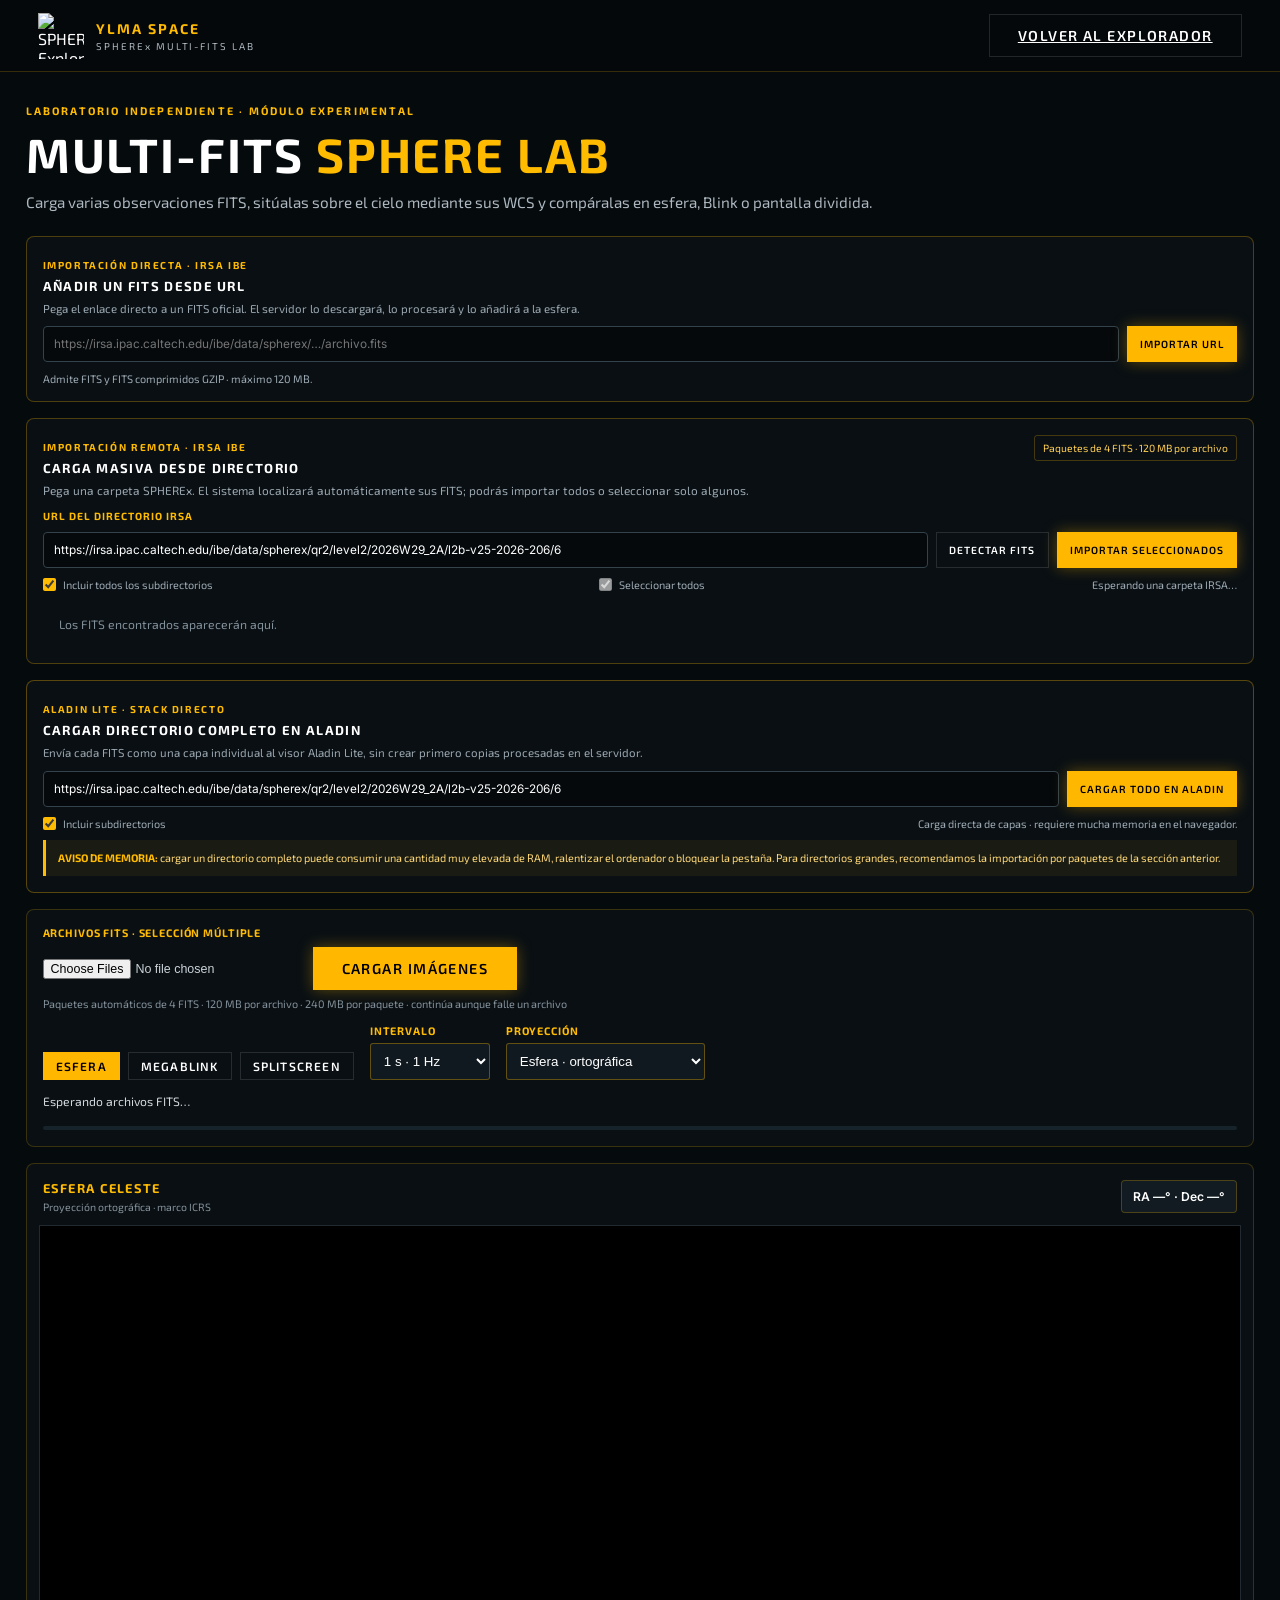
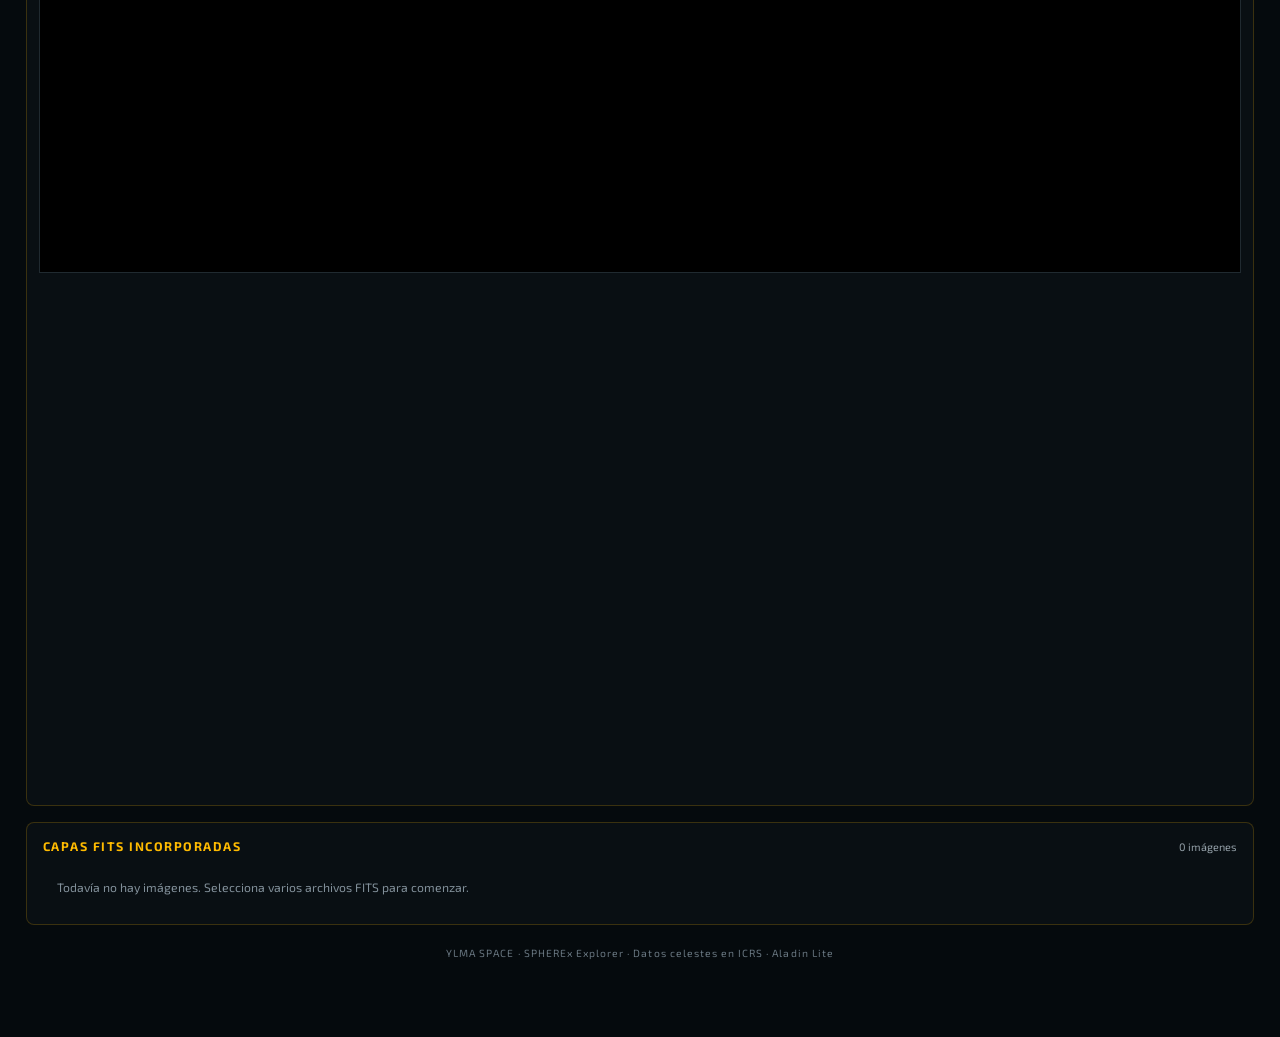
==== frontend/multifits.html @ 07e9ef42 "Update SPHEREx Explorer logo asset URL" ====
<!DOCTYPE html>
<html lang="es">
<head>
    <meta charset="UTF-8">
    <meta name="viewport" content="width=device-width, initial-scale=1.0">
    <meta name="theme-color" content="#050a0d">
    <title>Multi-FITS Sphere Lab | YLMA Space</title>
    <link rel="manifest" href="manifest.webmanifest">
    <link rel="icon" type="image/png" href="https://raw.githubusercontent.com/ylmaspace/assets/main/Sphere%20X%20Explorer.png">
    <link rel="preconnect" href="https://fonts.googleapis.com">
    <link rel="preconnect" href="https://fonts.gstatic.com" crossorigin>
    <link href="https://fonts.googleapis.com/css2?family=Exo+2:wght@300;400;500;600;700&family=Inter:wght@300;400;500;600;700&display=swap" rel="stylesheet">
    <link rel="stylesheet" href="styles.css">
    <link rel="stylesheet" href="multifits.css">
</head>
<body class="multi-fits-page">
    <header class="multi-header">
        <a class="multi-brand" href="index.html">
            <img src="https://raw.githubusercontent.com/ylmaspace/assets/main/Sphere%20X%20Explorer.png" alt="SPHEREx Explorer">
            <span><strong>YLMA SPACE</strong><small>SPHEREx MULTI-FITS LAB</small></span>
        </a>
        <a href="index.html" class="ylma-btn outline">VOLVER AL EXPLORADOR</a>
    </header>

    <main class="multi-shell">
        <section class="multi-intro">
            <div class="multi-kicker">LABORATORIO INDEPENDIENTE · MÓDULO EXPERIMENTAL</div>
            <h1>MULTI-FITS <span>SPHERE LAB</span></h1>
            <p>Carga varias observaciones FITS, sitúalas sobre el cielo mediante sus WCS y compáralas en esfera, Blink o pantalla dividida.</p>
        </section>

        <section class="multi-url-import" aria-labelledby="multi-url-title">
            <div><span class="multi-directory-kicker">IMPORTACIÓN DIRECTA · IRSA IBE</span><h2 id="multi-url-title">AÑADIR UN FITS DESDE URL</h2>
            <p>Pega el enlace directo a un FITS oficial. El servidor lo descargará, lo procesará y lo añadirá a la esfera.</p></div>
            <div class="multi-directory-controls">
                <input id="multi-single-url" type="url" inputmode="url" placeholder="https://irsa.ipac.caltech.edu/ibe/data/spherex/…/archivo.fits">
                <button id="multi-single-url-import" class="ylma-btn primary-gold" type="button">IMPORTAR URL</button>
            </div>
            <div id="multi-single-url-status" class="multi-directory-tools" role="status" aria-live="polite">Admite FITS y FITS comprimidos GZIP · máximo 120 MB.</div>
        </section>

        <section class="multi-directory-import" aria-labelledby="multi-directory-title">
            <div class="multi-directory-heading">
                <div><span class="multi-directory-kicker">IMPORTACIÓN REMOTA · IRSA IBE</span><h2 id="multi-directory-title">CARGA MASIVA DESDE DIRECTORIO</h2>
                <p>Pega una carpeta SPHEREx. El sistema localizará automáticamente sus FITS; podrás importar todos o seleccionar solo algunos.</p></div>
                <span class="multi-directory-limit">Paquetes de 4 FITS · 120 MB por archivo</span>
            </div>
            <label for="multi-directory-url">URL DEL DIRECTORIO IRSA</label>
            <div class="multi-directory-controls">
                <input id="multi-directory-url" type="url" inputmode="url" value="https://irsa.ipac.caltech.edu/ibe/data/spherex/qr2/level2/2026W29_2A/l2b-v25-2026-206/6" placeholder="https://irsa.ipac.caltech.edu/ibe/data/spherex/…/">
                <button id="multi-directory-scan" class="ylma-btn outline" type="button">DETECTAR FITS</button>
                <button id="multi-directory-import" class="ylma-btn primary-gold" type="button" disabled>IMPORTAR SELECCIONADOS</button>
            </div>
            <div class="multi-directory-tools">
                <label><input id="multi-directory-recursive" type="checkbox" checked> Incluir todos los subdirectorios</label>
                <label><input id="multi-directory-select-all" type="checkbox" checked disabled> Seleccionar todos</label>
                <span id="multi-directory-summary" role="status" aria-live="polite">Esperando una carpeta IRSA…</span>
            </div>
            <div id="multi-directory-files" class="multi-directory-files"><div class="multi-empty">Los FITS encontrados aparecerán aquí.</div></div>
        </section>

        <section class="multi-stack-import" aria-labelledby="multi-stack-title">
            <div><span class="multi-directory-kicker">ALADIN LITE · STACK DIRECTO</span>
                <h2 id="multi-stack-title">CARGAR DIRECTORIO COMPLETO EN ALADIN</h2>
                <p>Envía cada FITS como una capa individual al visor Aladin Lite, sin crear primero copias procesadas en el servidor.</p>
            </div>
            <div class="multi-directory-controls">
                <input id="multi-stack-url" type="url" inputmode="url" value="https://irsa.ipac.caltech.edu/ibe/data/spherex/qr2/level2/2026W29_2A/l2b-v25-2026-206/6" placeholder="https://irsa.ipac.caltech.edu/ibe/data/spherex/…/detector/">
                <button id="multi-stack-load" class="ylma-btn primary-gold" type="button">CARGAR TODO EN ALADIN</button>
            </div>
            <div class="multi-directory-tools">
                <label><input id="multi-stack-recursive" type="checkbox" checked> Incluir subdirectorios</label>
                <span id="multi-stack-status" role="status" aria-live="polite">Carga directa de capas · requiere mucha memoria en el navegador.</span>
            </div>
            <p class="multi-stack-warning"><strong>AVISO DE MEMORIA:</strong> cargar un directorio completo puede consumir una cantidad muy elevada de RAM, ralentizar el ordenador o bloquear la pestaña. Para directorios grandes, recomendamos la importación por paquetes de la sección anterior.</p>
        </section>

        <section class="multi-controls">
            <div class="multi-upload">
                <label for="multi-fits-input">ARCHIVOS FITS · SELECCIÓN MÚLTIPLE</label>
                <div class="multi-upload-row">
                    <input id="multi-fits-input" type="file" accept=".fits,.fit,.fts,.fits.gz,.fit.gz,.fts.gz,application/fits" multiple>
                    <button id="multi-load-btn" class="ylma-btn primary-gold" type="button">CARGAR IMÁGENES</button>
                </div>
                <small>Paquetes automáticos de 4 FITS · 120 MB por archivo · 240 MB por paquete · continúa aunque falle un archivo</small>
            </div>
            <div class="multi-actions">
                <button id="multi-sphere-btn" class="ylma-btn control-btn active" type="button">ESFERA</button>
                <button id="multi-blink-btn" class="ylma-btn control-btn" type="button" disabled>MEGABLINK</button>
                <button id="multi-split-btn" class="ylma-btn control-btn" type="button" disabled>SPLITSCREEN</button>
                <label class="multi-interval">INTERVALO
                    <select id="multi-blink-interval">
                        <option value="2000">2 s · 0,5 Hz</option>
                        <option value="1000" selected>1 s · 1 Hz</option>
                        <option value="500">0,5 s · 2 Hz</option>
                        <option value="333">⅓ s · 3 Hz</option>
                    </select>
                </label>
                <label class="multi-projection">PROYECCIÓN
                    <select id="multi-projection">
                        <option value="SIN" selected>Esfera · ortográfica</option>
                        <option value="AIT">Cielo completo · Aitoff</option>
                        <option value="MOL">Cielo completo · Mollweide</option>
                    </select>
                </label>
            </div>
            <div id="multi-status" class="multi-status" role="status">Esperando archivos FITS…</div>
            <div class="multi-progress"><div id="multi-progress-bar"></div></div>
        </section>

        <section class="multi-workspace">
            <div class="multi-view-heading">
                <div><strong id="multi-view-title">ESFERA CELESTE</strong><small id="multi-view-subtitle">Proyección ortográfica · marco ICRS</small></div>
                <div id="multi-cursor-coords" class="multi-coords">RA —° · Dec —°</div>
            </div>
            <div id="multi-sphere-viewer" class="multi-sphere-viewer"></div>
            <div id="multi-split-grid" class="multi-split-grid" hidden></div>
        </section>

        <section class="multi-layers-section">
            <div class="multi-layers-heading"><h2>CAPAS FITS INCORPORADAS</h2><span id="multi-layer-count">0 imágenes</span></div>
            <div id="multi-layer-list" class="multi-layer-list">
                <div class="multi-empty">Todavía no hay imágenes. Selecciona varios archivos FITS para comenzar.</div>
            </div>
        </section>
        <footer class="multi-footer">YLMA SPACE · SPHEREx Explorer · Datos celestes en ICRS · Aladin Lite</footer>
    </main>

    <script src="https://aladin.cds.unistra.fr/AladinLite/api/v3/latest/aladin.js"></script>
    <script src="multifits.js"></script>
</body>
</html>
---- frontend/styles.css ----
:root {
    --bg-black: #000000;
    --bg-dark05: #050505;
    --bg-dark0a: #0A0A0A;
    --bg-dark11: #111111;
    --text-white: #FFFFFF;
    --text-muted: #BDBDBD;
    --ylma-gold: #FFB700;
    --ylma-gold-glow: rgba(255, 183, 0, 0.35);
    --border-subtle: rgba(255, 255, 255, 0.12);
    --font-primary: 'Exo 2', 'Inter', sans-serif;
}

* {
    box-sizing: border-box;
    margin: 0;
    padding: 0;
}

body {
    background-color: var(--bg-black);
    color: var(--text-white);
    font-family: var(--font-primary);
    overflow: hidden;
    width: 100vw;
    height: 100vh;
}

.view-container {
    display: none;
    width: 100vw;
    height: 100vh;
}

.view-container.active {
    display: flex;
    flex-direction: column;
}

#landing-view {
    position: relative;
    justify-content: center;
    align-items: center;
    text-align: center;
    padding: 24px;
}

.landing-bg {
    position: absolute;
    inset: 0;
    background: radial-gradient(circle at center, #111111 0%, #000000 85%);
    z-index: 1;
}

.landing-content {
    position: relative;
    z-index: 2;
    max-width: 800px;
}

.brand-badge {
    font-size: 0.85rem;
    font-weight: 600;
    letter-spacing: 0.3em;
    color: var(--ylma-gold);
    margin-bottom: 16px;
    text-transform: uppercase;
}

.landing-title {
    font-size: 3.5rem;
    font-weight: 700;
    letter-spacing: 0.08em;
    margin-bottom: 12px;
}

.landing-subtitle {
    font-size: 1.25rem;
    color: var(--text-muted);
    margin-bottom: 40px;
    font-weight: 300;
}

.ylma-btn {
    background: transparent;
    color: var(--text-white);
    border: 1px solid var(--border-subtle);
    padding: 12px 28px;
    font-family: var(--font-primary);
    font-size: 0.9rem;
    font-weight: 600;
    letter-spacing: 0.1em;
    cursor: pointer;
    transition: all 0.25s ease;
    text-transform: uppercase;
}

.ylma-btn.primary-gold {
    background: var(--ylma-gold);
    color: #000000;
    border-color: var(--ylma-gold);
    box-shadow: 0 0 15px var(--ylma-gold-glow);
}

.ylma-btn.primary-gold:hover {
    background: #ffa200;
    box-shadow: 0 0 25px rgba(255, 183, 0, 0.5);
}

.ylma-btn.outline:hover {
    border-color: var(--ylma-gold);
    color: var(--ylma-gold);
}

.explorer-header {
    height: 64px;
    background: var(--bg-dark05);
    border-bottom: 1px solid var(--border-subtle);
    display: flex;
    justify-content: space-between;
    align-items: center;
    padding: 0 24px;
    flex-shrink: 0;
}

.header-left, .header-center, .header-right {
    display: flex;
    align-items: center;
    gap: 16px;
}

.brand-logo {
    font-weight: 700;
    font-size: 0.95rem;
    letter-spacing: 0.15em;
    color: var(--ylma-gold);
    cursor: pointer;
}

.header-divider {
    width: 1px;
    height: 20px;
    background: var(--border-subtle);
}

.header-subtitle {
    font-size: 0.85rem;
    color: var(--text-muted);
    letter-spacing: 0.1em;
}

.user-badge {
    background: var(--bg-dark11);
    border: 1px solid var(--border-subtle);
    padding: 6px 12px;
    font-size: 0.75rem;
    color: var(--text-muted);
}

.score-display {
    font-size: 0.8rem;
    font-weight: 600;
    color: var(--ylma-gold);
}

.search-bar-section {
    background: var(--bg-dark0a);
    border-bottom: 1px solid var(--border-subtle);
    padding: 12px 24px;
    display: flex;
    justify-content: space-between;
    align-items: center;
    flex-shrink: 0;
}

.search-form {
    display: flex;
    gap: 16px;
    align-items: flex-end;
}

.input-group {
    display: flex;
    flex-direction: column;
    gap: 4px;
}

.input-group label {
    font-size: 0.7rem;
    color: var(--text-muted);
    letter-spacing: 0.08em;
}

.input-group input {
    background: var(--bg-black);
    border: 1px solid var(--border-subtle);
    color: var(--text-white);
    padding: 8px 12px;
    font-family: var(--font-primary);
    font-size: 0.85rem;
    width: 130px;
}

.input-group input:focus {
    outline: none;
    border-color: var(--ylma-gold);
}

.demo-badge-indicator {
    background: rgba(255, 183, 0, 0.1);
    border: 1px solid var(--ylma-gold);
    color: var(--ylma-gold);
    font-size: 0.7rem;
    font-weight: 600;
    padding: 6px 12px;
    letter-spacing: 0.1em;
}

.workspace-grid {
    display: grid;
    grid-template-columns: 1fr 360px;
    flex-grow: 1;
    height: calc(100vh - 64px - 53px);
    overflow: hidden;
}

.visor-container {
    display: flex;
    flex-direction: column;
    background: var(--bg-black);
    border-right: 1px solid var(--border-subtle);
    position: relative;
    height: 100%;
}

.visor-toolbar {
    height: 52px;
    background: var(--bg-dark05);
    border-bottom: 1px solid var(--border-subtle);
    display: flex;
    justify-content: space-between;
    align-items: center;
    padding: 0 16px;
    flex-shrink: 0;
}

.visor-mode-title {
    font-size: 0.8rem;
    font-weight: 600;
    letter-spacing: 0.1em;
    color: var(--text-muted);
}

.visor-controls-group {
    display: flex;
    gap: 8px;
}

.control-btn {
    padding: 6px 12px;
    font-size: 0.75rem;
}

.control-btn.active {
    background: var(--ylma-gold);
    color: #000000;
    border-color: var(--ylma-gold);
}

.visor-stage {
    flex-grow: 1;
    position: relative;
    background: #020202;
    width: 100%;
    height: 100%;
    overflow: hidden;
}

#aladin-lite-div {
    width: 100% !important;
    height: 100% !important;
    position: absolute !important;
    top: 0 !important;
    left: 0 !important;
    z-index: 1;
}

/* --- ESTILOS VISTA DIVIDIDA (SPLIT VIEW) --- */
#split-view-container {
    display: none;
    width: 100%;
    height: 100%;
    position: absolute;
    inset: 0;
    z-index: 20;
    background: #000;
    grid-template-columns: 1fr 1fr;
    gap: 2px;
}

.split-pane {
    position: relative;
    width: 100%;
    height: 100%;
    display: flex;
    flex-direction: column;
}

.split-map {
    width: 100%;
    flex-grow: 1;
}

.split-hud-bar {
    background: rgba(5, 5, 5, 0.95);
    border-top: 1px solid var(--border-subtle);
    padding: 8px 12px;
    display: flex;
    flex-direction: column;
    gap: 4px;
    flex-shrink: 0;
}

.split-hud-bar span {
    font-size: 0.7rem;
    color: var(--ylma-gold);
    font-weight: 700;
    letter-spacing: 0.1em;
}

.epoch-index-input {
    width: 104px;
    min-width: 72px;
    background: #080808;
    border: 1px solid rgba(255, 183, 0, 0.55);
    border-radius: 3px;
    color: var(--text-white);
    padding: 8px 10px;
    font: 600 0.85rem var(--font-primary);
    text-align: center;
    font-variant-numeric: tabular-nums;
}
.epoch-index-input:focus {
    outline: 2px solid rgba(255, 183, 0, 0.3);
    border-color: var(--ylma-gold);
}
.epoch-index-input:disabled {
    opacity: 0.45;
    cursor: not-allowed;
}
.sr-only {
    position: absolute;
    width: 1px;
    height: 1px;
    padding: 0;
    margin: -1px;
    overflow: hidden;
    clip: rect(0, 0, 0, 0);
    white-space: nowrap;
    border: 0;
}

.loading-overlay {
    position: absolute;
    inset: 0;
    background: rgba(0, 0, 0, 0.85);
    display: flex;
    flex-direction: column;
    justify-content: center;
    align-items: center;
    gap: 16px;
    z-index: 100;
    opacity: 0;
    pointer-events: none;
    transition: opacity 0.2s ease;
}

.loading-overlay.active {
    opacity: 1;
    pointer-events: auto;
}

.spinner {
    width: 36px;
    height: 36px;
    border: 3px solid var(--border-subtle);
    border-top-color: var(--ylma-gold);
    border-radius: 50%;
    animation: spin 0.8s linear infinite;
}

@keyframes spin {
    to { transform: rotate(360deg); }
}

.loading-text {
    font-size: 0.8rem;
    letter-spacing: 0.2em;
    color: var(--ylma-gold);
}

.visor-hud-coords {
    position: absolute;
    top: 12px;
    left: 12px;
    background: rgba(0, 0, 0, 0.75);
    border: 1px solid var(--border-subtle);
    padding: 6px 10px;
    font-size: 0.7rem;
    letter-spacing: 0.08em;
    color: var(--text-muted);
    display: flex;
    gap: 12px;
    z-index: 10;
    pointer-events: none;
}

/* --- HUD INFERIOR FIJO --- */
.hud-timeline-bottom {
    position: absolute;
    bottom: 0;
    left: 0;
    right: 0;
    background: rgba(5, 5, 5, 0.92);
    backdrop-filter: blur(8px);
    border-top: 1px solid rgba(255, 183, 0, 0.35);
    padding: 10px 24px;
    display: flex;
    flex-direction: column;
    gap: 6px;
    z-index: 30 !important;
}

.timeline-top-row {
    display: flex;
    justify-content: space-between;
    align-items: center;
}

.timeline-main-title {
    font-size: 0.75rem;
    font-weight: 700;
    letter-spacing: 0.15em;
    color: var(--ylma-gold);
}

.timeline-clock-display {
    font-size: 1.15rem;
    font-weight: 700;
    letter-spacing: 0.1em;
    color: var(--text-white);
    text-shadow: 0 0 10px var(--ylma-gold-glow);
}

.curved-slider-container {
    width: 100%;
    display: flex;
    align-items: center;
}
.curved-slider-container .epoch-index-input {
    width: 120px;
}

/* SIDEBAR PANEL */
.sidebar-panel {
    background: var(--bg-dark05);
    display: flex;
    flex-direction: column;
    overflow-y: auto;
    height: 100%;
}

.panel-section {
    padding: 20px;
    border-bottom: 1px solid var(--border-subtle);
}

.panel-title {
    font-size: 0.8rem;
    font-weight: 700;
    letter-spacing: 0.15em;
    color: var(--text-white);
    margin-bottom: 16px;
}

.info-grid {
    display: flex;
    flex-direction: column;
    gap: 10px;
}

.info-row {
    display: flex;
    justify-content: space-between;
    font-size: 0.8rem;
}

.info-key {
    color: var(--text-muted);
}

.info-val {
    color: var(--text-white);
    font-weight: 500;
}

.ylma-status {
    color: var(--ylma-gold);
    font-weight: 600;
}

.doc-text {
    font-size: 0.8rem;
    color: var(--text-muted);
    line-height: 1.5;
    margin-bottom: 12px;
}

.ylma-link {
    font-size: 0.8rem;
    color: var(--ylma-gold);
    text-decoration: none;
    letter-spacing: 0.05em;
}

.ylma-link:hover {
    text-decoration: underline;
}

/* MODALS */
.modal-overlay {
    position: fixed;
    inset: 0;
    background: rgba(0, 0, 0, 0.85);
    display: none;
    justify-content: center;
    align-items: center;
    z-index: 1000;
    padding: 24px;
}

.modal-overlay.active {
    display: flex;
}

.modal-box {
    background: var(--bg-dark0a);
    border: 1px solid var(--border-subtle);
    width: 100%;
    max-width: 650px;
    max-height: 85vh;
    display: flex;
    flex-direction: column;
    box-shadow: 0 0 30px rgba(0, 0, 0, 0.8);
}

.modal-header {
    padding: 16px 24px;
    background: var(--bg-dark05);
    border-bottom: 1px solid var(--border-subtle);
    display: flex;
    justify-content: space-between;
    align-items: center;
}

.modal-header h3 {
    font-size: 0.85rem;
    letter-spacing: 0.15em;
    color: var(--ylma-gold);
}

.modal-close {
    background: transparent;
    border: none;
    color: var(--text-muted);
    font-size: 1.5rem;
    cursor: pointer;
}

.modal-close:hover {
    color: var(--text-white);
}

.modal-body {
    padding: 24px;
    overflow-y: auto;
}

.aladin-zoom-control {
    bottom: 90px !important;
}

@media (max-width: 900px) {
    body { overflow: auto; height: auto; min-height: 100vh; }
    .view-container { width: 100%; min-height: 100vh; height: auto; }
    .view-container.active { min-height: 100vh; }
    .explorer-header { min-height: 64px; height: auto; flex-wrap: wrap; gap: 10px; padding: 12px 16px; }
    .search-bar-section { align-items: stretch; flex-direction: column; gap: 12px; }
    .search-form { flex-wrap: wrap; }
    .workspace-grid { grid-template-columns: 1fr; height: auto; overflow: visible; }
    .visor-container { min-height: 60vh; }
    .sidebar-panel { max-height: none; overflow: visible; }
}
@media (max-width: 560px) {
    .landing-title { font-size: 2.1rem; }
    .header-left, .header-center, .header-right { flex-wrap: wrap; }
    .search-form { display: grid; grid-template-columns: 1fr 1fr; }
    .input-group input { width: 100%; min-width: 0; }
    .visor-toolbar { height: auto; min-height: 52px; flex-wrap: wrap; gap: 8px; padding: 10px; }
    .visor-controls-group { flex-wrap: wrap; }
    .epoch-index-input { width: 82px; }
    .hud-timeline-bottom { padding: 8px 12px; }
}
.catalog-label {
    display: block;
    color: var(--text-muted);
    font-size: 0.72rem;
    margin: 10px 0 5px;
    letter-spacing: 0.04em;
}
.catalog-input {
    display: block;
    width: 100%;
    background: #050505;
    border: 1px solid var(--border-subtle);
    color: var(--text-white);
    padding: 9px 10px;
    border-radius: 3px;
    font: 0.82rem var(--font-primary);
}
.catalog-input:focus { outline: 1px solid var(--ylma-gold); border-color: var(--ylma-gold); }
.catalog-search-btn { width: 100%; margin-top: 12px; padding: 10px 12px; font-size: 0.72rem; }
.catalog-results { display: flex; flex-direction: column; gap: 6px; max-height: 280px; overflow: auto; margin-top: 8px; }
.catalog-entry {
    width: 100%;
    text-align: left;
    overflow-wrap: anywhere;
    padding: 9px 10px;
    border: 1px solid var(--border-subtle);
    background: #090909;
    color: var(--text-white);
    font: 0.76rem var(--font-primary);
    cursor: pointer;
}
.catalog-entry:hover, .catalog-entry:focus-visible { border-color: var(--ylma-gold); color: var(--ylma-gold); outline: none; }


/* Local FITS import */
.fits-dropzone {
    position: absolute;
    z-index: 12;
    top: 14px;
    left: 14px;
    display: flex;
    flex-direction: column;
    gap: 5px;
    max-width: min(390px, calc(100% - 28px));
    padding: 12px 16px;
    border: 1px dashed rgba(255, 193, 7, 0.65);
    border-radius: 4px;
    background: rgba(5, 10, 13, 0.88);
    color: var(--text-white);
    cursor: pointer;
    font-size: 0.72rem;
    transition: border-color .15s ease, background .15s ease;
}
.fits-dropzone strong { color: var(--ylma-gold); letter-spacing: .08em; }
.fits-dropzone span { color: var(--text-muted); }
.fits-dropzone:hover, .fits-dropzone:focus-visible, .fits-dropzone.drag-active {
    outline: none;
    border-color: var(--ylma-gold);
    background: rgba(30, 24, 5, 0.94);
    box-shadow: 0 0 18px rgba(255, 193, 7, 0.14);
}


/* FITS import workspace */
.fits-dropzone {
    position: absolute;
    z-index: 12;
    top: 50%;
    left: 50%;
    transform: translate(-50%, -50%);
    width: min(520px, calc(100% - 40px));
    min-height: 245px;
    max-width: 520px;
    padding: 28px 30px;
    display: flex;
    flex-direction: column;
    align-items: center;
    justify-content: center;
    gap: 12px;
    text-align: center;
    border: 1px dashed rgba(255, 183, 0, .72);
    border-radius: 8px;
    background: linear-gradient(145deg, rgba(18, 17, 10, .96), rgba(5, 7, 9, .96));
    color: var(--text-white);
    cursor: pointer;
    box-shadow: 0 18px 55px rgba(0,0,0,.38), 0 0 32px rgba(255,183,0,.08);
    transition: border-color .18s ease, background .18s ease, box-shadow .18s ease;
}
.fits-dropzone strong { color: var(--ylma-gold); font-size: .94rem; letter-spacing: .1em; }
.fits-dropzone span { color: var(--text-white); font-size: .82rem; }
.fits-dropzone small { color: var(--text-muted); font-size: .7rem; line-height: 1.5; }
.fits-dropzone:hover, .fits-dropzone:focus-visible, .fits-dropzone.drag-active {
    outline: none;
    border-color: #ffd65c;
    background: linear-gradient(145deg, rgba(40, 31, 8, .98), rgba(5, 7, 9, .98));
    box-shadow: 0 0 35px rgba(255,183,0,.2);
}
.fits-drop-icon {
    display: grid;
    place-items: center;
    width: 64px;
    height: 64px;
    border: 1px solid var(--ylma-gold);
    border-radius: 12px;
    color: var(--ylma-gold);
    font-weight: 800;
    letter-spacing: .12em;
    background: rgba(255,183,0,.08);
}
.fits-drop-button { margin-top: 5px; }
.fits-progress-overlay {
    display: none;
    position: absolute;
    z-index: 50;
    inset: 0;
    align-items: center;
    justify-content: center;
    background: rgba(0,0,0,.82);
    backdrop-filter: blur(8px);
}
.fits-progress-overlay.active { display: flex; }
.fits-progress-card {
    width: min(440px, calc(100% - 36px));
    padding: 30px;
    border: 1px solid rgba(255,183,0,.55);
    border-radius: 8px;
    background: #090909;
    text-align: center;
    box-shadow: 0 18px 60px rgba(0,0,0,.5);
}
.fits-progress-card h3 { color: var(--ylma-gold); font-size: .95rem; letter-spacing: .12em; margin: 15px 0 10px; }
.fits-progress-card p { color: var(--text-muted); font-size: .82rem; margin-bottom: 18px; }
.fits-progress-track { height: 8px; background: #242424; border-radius: 20px; overflow: hidden; margin-bottom: 10px; }
.fits-progress-track div { width: 0; height: 100%; background: var(--ylma-gold); transition: width .18s ease; }
.fits-progress-card strong { color: var(--ylma-gold); font-size: .8rem; }
.fits-progress-orbit {
    width: 42px; height: 42px; margin: auto;
    border: 3px solid rgba(255,183,0,.2);
    border-top-color: var(--ylma-gold);
    border-radius: 50%;
    animation: fits-orbit .8s linear infinite;
}
@keyframes fits-orbit { to { transform: rotate(360deg); } }
.saved-sky-summary { color: var(--ylma-gold); font-size: .72rem; margin: 8px 0; }
.saved-sky-list { display: flex; flex-direction: column; gap: 7px; max-height: 230px; overflow: auto; }
.saved-sky-item {
    display: flex; flex-direction: column; gap: 4px; width: 100%;
    padding: 10px; border: 1px solid var(--border-subtle);
    background: #090909; color: var(--text-white); text-align: left;
    font: inherit; cursor: pointer;
}
.saved-sky-item:hover, .saved-sky-item:focus-visible { border-color: var(--ylma-gold); outline: none; }
.saved-sky-item strong { color: var(--ylma-gold); font-size: .72rem; overflow-wrap: anywhere; }
.saved-sky-item span { color: var(--text-muted); font-size: .66rem; }
.saved-sky-item button { align-self: flex-end; border: 0; background: transparent; color: #ff8b72; cursor: pointer; font-size: .65rem; }
@media (max-width: 900px) {
    .fits-dropzone { min-height: 205px; padding: 22px 18px; }
    .fits-dropzone strong { font-size: .8rem; }
}

.fits-dropzone.fits-loaded { opacity: .08; pointer-events: none; transition: opacity .35s ease; }

/* Independent FITS raster viewer: no Aladin/CDS runtime required */
.fits-local-viewer{position:absolute;inset:0;z-index:8;display:flex;flex-direction:column;background:#020405;min-height:300px}
.fits-local-viewer[hidden]{display:none!important}
.fits-local-toolbar{display:flex;justify-content:space-between;align-items:center;gap:12px;padding:10px 14px;color:#ffbb00;border-bottom:1px solid rgba(255,187,0,.28);font-size:.72rem;flex-wrap:wrap}
.fits-local-toolbar span{color:#d4d9df}
.fits-local-toolbar button{background:#171717;color:#ffbb00;border:1px solid #806000;padding:6px 12px;cursor:pointer}
.fits-local-viewport{flex:1;min-height:0;overflow:hidden;display:flex;align-items:center;justify-content:center;cursor:grab;touch-action:none;background:radial-gradient(ellipse at center,#101820 0%,#020405 75%)}
.fits-local-viewport:active{cursor:grabbing}
.fits-local-viewport img{max-width:100%;max-height:100%;object-fit:contain;transform-origin:center center;user-select:none;-webkit-user-drag:none}
.fits-local-footer{padding:7px 12px;color:#89939d;font-size:.62rem;letter-spacing:.06em;border-top:1px solid rgba(255,187,0,.2)}

.catalog-actions{display:grid;grid-template-columns:auto 1fr;gap:8px;align-items:center;margin:8px 0}
.catalog-up-btn{padding:9px 10px;font-size:.68rem;white-space:nowrap}
.catalog-search-btn{width:100%;margin:0}
.catalog-download-entry{display:block;text-decoration:none;color:var(--ylma-gold);border:1px solid rgba(255,183,0,.25);padding:9px 10px;font-size:.72rem;overflow-wrap:anywhere}
.catalog-download-entry:hover{background:rgba(255,183,0,.1);border-color:var(--ylma-gold)}
.catalog-entry{width:100%;text-align:left}

/* Comparación de FITS locales: parpadeo y vista dividida */
.compare-upload-row{display:flex;align-items:center;gap:12px;flex-wrap:wrap;width:100%;justify-content:center}
.compare-upload-row span{font-size:.72rem;color:var(--text-muted)}
#blink-local-image{max-width:100%;max-height:100%;object-fit:contain}
.split-local-container{position:absolute;inset:0;z-index:9;grid-template-columns:1fr 1fr;background:#020405;min-height:0}
.split-local-pane{position:relative;display:flex;align-items:center;justify-content:center;overflow:hidden;border-right:1px solid rgba(255,187,0,.35);background:#020405}
.split-local-pane img{max-width:100%;max-height:100%;object-fit:contain}
.split-local-pane span{position:absolute;top:10px;left:10px;padding:6px 9px;background:rgba(0,0,0,.8);color:var(--ylma-gold);font-size:.72rem;overflow-wrap:anywhere}
@media(max-width:700px){.split-local-container{grid-template-columns:1fr 1fr}.split-local-pane span{font-size:.58rem;max-width:90%}}

.split-compare-upload{position:absolute;top:10px;right:10px;z-index:4;padding:7px 10px;font-size:.65rem}


/* Importación FITS remota: panel independiente, sin alterar la carga local */
.fits-url-import{position:relative;z-index:3;top:auto;right:auto;width:calc(100% - 24px);max-width:none;margin:10px 12px 14px;padding:10px 12px;border:1px solid rgba(255,187,0,.28);border-radius:6px;background:rgba(5,10,13,.96);box-shadow:0 4px 16px rgba(0,0,0,.22);display:flex;flex-direction:column;gap:7px;box-sizing:border-box}
.fits-url-import label{color:var(--ylma-gold);font-size:.68rem;font-weight:700;letter-spacing:.08em}
.fits-url-controls{display:flex;gap:8px;min-width:0}
.fits-url-controls input{flex:1;min-width:0;background:#050505;border:1px solid var(--border-subtle);border-radius:3px;color:var(--text-white);padding:9px 10px;font: .72rem var(--font-primary)}
.fits-url-controls input:focus{outline:1px solid var(--ylma-gold);border-color:var(--ylma-gold)}
.fits-url-controls button{white-space:nowrap;padding:8px 12px;font-size:.68rem}
.fits-url-import small{color:var(--text-muted);font-size:.62rem}
@media(max-width:700px){.fits-url-import{width:calc(100% - 16px);margin:8px}.fits-url-controls{flex-direction:column}.fits-url-controls button{width:100%}}


/* Comparación FITS local: el visor principal se conserva y ocupa media pantalla. */
.visor-stage.local-split-active #fits-local-viewer{
    display:flex!important;position:absolute;inset:0 auto 0 0;width:50%;height:100%;
    z-index:8;border-right:1px solid rgba(255,187,0,.55);box-sizing:border-box;
}
.visor-stage.local-split-active #split-local-container{
    display:block!important;position:absolute;inset:0 0 0 50%;width:50%;height:100%;
    z-index:9;background:#020405;box-sizing:border-box;
}
.visor-stage.local-split-active #split-local-container .split-local-pane:first-of-type{display:none}
.visor-stage.local-split-active #split-local-container .split-local-pane:last-of-type{
    position:absolute;inset:0;width:100%;height:100%;border:0;
}
.visor-stage.local-split-active #split-local-container .split-local-pane img{
    width:100%;height:100%;max-width:100%;max-height:100%;object-fit:contain;
}
.visor-stage.local-split-active #fits-local-viewport img{
    width:100%;height:100%;max-width:100%;max-height:100%;object-fit:contain;
}
.blink-rate-control{display:flex;flex-direction:column;gap:5px;min-width:170px}
.blink-rate-control label{font-size:.68rem;color:var(--ylma-gold);letter-spacing:.07em}
.blink-rate-control select{background:#111;color:#fff;border:1px solid var(--border-subtle);padding:7px 9px;font:inherit}
#blink-preview-box{overflow:hidden}
#blink-preview-box #blink-local-image{
    position:absolute;inset:0;width:100%;height:100%;max-width:100%;max-height:100%;object-fit:contain;
}
@media(max-width:700px){
    .visor-stage.local-split-active #fits-local-viewer,
    .visor-stage.local-split-active #split-local-container{width:50%}
    .blink-rate-control{min-width:130px}
}


/* Entrada al laboratorio multimagen independiente */
#open-multifits-tool{display:inline-flex;align-items:center;justify-content:center;text-decoration:none;white-space:nowrap}
@media(max-width:900px){#open-multifits-tool{font-size:.65rem;padding:8px 10px}}


/* Landing shortcuts and compact scientific cursor HUD */
.landing-cta-container{display:flex;align-items:center;justify-content:center;gap:12px;flex-wrap:wrap}
.landing-multifits-link{display:inline-flex;align-items:center;justify-content:center;text-decoration:none}
.visor-hud-coords{flex-wrap:wrap;max-width:calc(100% - 24px)}
.fits-local-toolbar span{font-size:.66rem;font-variant-numeric:tabular-nums}
@media(max-width:700px){.visor-hud-coords{right:12px;gap:6px;font-size:.62rem}.landing-cta-container{align-items:stretch}.landing-cta-container .ylma-btn{width:100%}}
---- frontend/multifits.css ----
.multi-fits-page{min-height:100vh;background:#050a0d;color:#fff;font-family:'Exo 2',Inter,sans-serif}
.multi-header{height:72px;padding:10px clamp(16px,3vw,42px);display:flex;align-items:center;justify-content:space-between;border-bottom:1px solid rgba(255,187,0,.2);background:#05080b}
.multi-brand{display:flex;align-items:center;gap:12px;color:#fff;text-decoration:none}
.multi-brand img{width:46px;height:46px;object-fit:contain}
.multi-brand span{display:flex;flex-direction:column;gap:3px;letter-spacing:.12em}
.multi-brand strong{font-size:.88rem;color:#ffbb00}.multi-brand small{font-size:.62rem;color:#aeb8c0}
.multi-shell{width:min(1500px,96vw);margin:0 auto;padding:28px 0 40px}
.multi-intro{margin:4px 0 22px}.multi-kicker{font-size:.68rem;letter-spacing:.2em;color:#ffbb00;font-weight:700}
.multi-intro h1{font-size:clamp(1.8rem,4vw,3rem);letter-spacing:.04em;margin:8px 0}.multi-intro h1 span{color:#ffbb00}
.multi-intro p{color:#aeb8c0;max-width:850px;font-size:.95rem;line-height:1.5}
.multi-controls,.multi-workspace,.multi-layers-section{background:#090f13;border:1px solid rgba(255,187,0,.2);border-radius:8px;margin-top:16px}
.multi-controls{padding:16px;display:flex;flex-direction:column;gap:14px}
.multi-upload label,.multi-interval,.multi-projection{display:flex;flex-direction:column;gap:6px;font-size:.68rem;letter-spacing:.08em;color:#ffbb00;font-weight:700}
.multi-upload-row{display:flex;gap:10px;align-items:center;flex-wrap:wrap;margin-top:8px}
.multi-upload input[type=file]{min-width:260px;max-width:100%;color:#cbd3d9;font-size:.78rem}
.multi-upload small{display:block;margin-top:7px;color:#84919a;font-size:.68rem}
.multi-actions{display:flex;gap:8px;align-items:end;flex-wrap:wrap}
.multi-actions select{background:#10191f;color:#fff;border:1px solid rgba(255,187,0,.35);padding:9px;border-radius:3px;min-width:120px}
.multi-interval,.multi-projection{margin-left:8px}
.multi-status{font-size:.76rem;color:#d2d9de;min-height:18px}.multi-progress{height:4px;background:#17232b;border-radius:5px;overflow:hidden}.multi-progress div{height:100%;width:0;background:#ffbb00;transition:width .2s}
.multi-workspace{padding:12px}
.multi-view-heading{display:flex;justify-content:space-between;gap:12px;align-items:center;padding:4px 4px 12px;flex-wrap:wrap}
.multi-view-heading>div:first-child{display:flex;flex-direction:column;gap:4px}.multi-view-heading strong{font-size:.8rem;letter-spacing:.1em;color:#ffbb00}.multi-view-heading small{font-size:.66rem;color:#84919a}
.multi-coords{font:600 .76rem 'Inter',sans-serif;color:#fff;background:#111b21;border:1px solid rgba(255,187,0,.25);padding:8px 11px;border-radius:4px;font-variant-numeric:tabular-nums}
.multi-sphere-viewer{height:min(72vh,760px);min-height:420px;background:#000;border:1px solid #202a30;position:relative}
.multi-split-grid{display:grid;grid-template-columns:repeat(2,minmax(0,1fr));gap:8px;min-height:520px}
.multi-split-pane{min-width:0;min-height:340px;position:relative;background:#000;border:1px solid rgba(255,187,0,.25);display:flex;flex-direction:column}
.multi-split-toolbar{display:flex;justify-content:space-between;align-items:center;gap:8px;padding:7px;background:#0c1419;color:#ffbb00;font-size:.68rem}
.multi-split-toolbar select{min-width:0;max-width:65%;background:#10191f;color:#fff;border:1px solid #44515a;padding:5px}
.multi-split-viewer{flex:1;min-height:290px}
.multi-split-coords{font-size:.65rem;color:#dbe2e7;padding:5px 8px;background:#080d10;font-variant-numeric:tabular-nums}
.multi-layers-section{padding:16px}.multi-layers-heading{display:flex;justify-content:space-between;align-items:center;gap:10px;margin-bottom:12px}
.multi-layers-heading h2{font-size:.78rem;letter-spacing:.12em;color:#ffbb00}.multi-layers-heading span{font-size:.68rem;color:#94a0a8}
.multi-layer-list{display:grid;grid-template-columns:repeat(auto-fit,minmax(260px,1fr));gap:8px}
.multi-layer-item{display:grid;grid-template-columns:auto minmax(0,1fr) minmax(80px,120px);gap:9px;align-items:center;padding:10px;background:#10191f;border:1px solid rgba(255,255,255,.08);border-radius:4px}
.multi-layer-item strong{display:block;font-size:.72rem;overflow-wrap:anywhere}.multi-layer-item small{display:block;color:#89959e;font-size:.62rem;margin-top:3px}
.multi-layer-item input[type=range]{width:100%;accent-color:#ffbb00}.multi-layer-item input[type=checkbox]{accent-color:#ffbb00;width:16px;height:16px}
.multi-empty{color:#82909a;font-size:.76rem;padding:14px}.multi-footer{text-align:center;color:#697781;font-size:.65rem;letter-spacing:.1em;padding:22px}
@media(max-width:720px){.multi-header{height:auto;min-height:64px;gap:10px}.multi-header .ylma-btn{font-size:.62rem;padding:8px}.multi-shell{width:94vw;padding-top:18px}.multi-sphere-viewer{min-height:340px;height:58vh}.multi-split-grid{grid-template-columns:1fr}.multi-split-pane{min-height:340px}.multi-layer-item{grid-template-columns:auto minmax(0,1fr)}.multi-layer-item input[type=range]{grid-column:2}.multi-view-heading{align-items:flex-start}.multi-coords{width:100%}}

/* Scrolling: this page shares the main stylesheet, which has viewport-locked rules for the full-screen explorer. */
html:has(body.multi-fits-page){height:auto!important;min-height:100%;overflow-y:auto!important;overflow-x:hidden!important}
body.multi-fits-page{display:block!important;position:static!important;height:auto!important;min-height:100vh;overflow-y:auto!important;overflow-x:hidden!important}
.multi-fits-page .multi-shell{height:auto;min-height:calc(100vh - 72px);overflow:visible;padding-bottom:56px}
.multi-fits-page .multi-controls,.multi-fits-page .multi-workspace,.multi-fits-page .multi-layers-section,.multi-fits-page .multi-directory-import{flex-shrink:0}
.multi-directory-import{background:#090f13;border:1px solid rgba(255,187,0,.28);border-radius:8px;margin-top:16px;padding:16px;display:flex;flex-direction:column;gap:10px}
.multi-directory-heading{display:flex;justify-content:space-between;align-items:flex-start;gap:16px;flex-wrap:wrap}
.multi-directory-kicker{color:#ffbb00;font-size:.63rem;letter-spacing:.16em;font-weight:700}
.multi-directory-heading h2{font-size:.82rem;letter-spacing:.1em;color:#fff;margin:6px 0}
.multi-directory-heading p{color:#9ba8b1;font-size:.74rem;line-height:1.45;margin:0;max-width:760px}
.multi-directory-limit{font-size:.65rem;color:#ffcf55;border:1px solid rgba(255,187,0,.24);padding:6px 8px;border-radius:3px}
.multi-directory-import>label{font-size:.65rem;color:#ffbb00;font-weight:700;letter-spacing:.1em}
.multi-directory-controls{display:grid;grid-template-columns:minmax(180px,1fr) auto auto;gap:8px}
.multi-directory-controls input{min-width:0;background:#05090c;border:1px solid #34424b;border-radius:4px;color:#fff;padding:10px;font: .74rem 'Inter',sans-serif}
.multi-directory-controls input:focus{outline:1px solid #ffbb00;border-color:#ffbb00}
.multi-directory-controls button{white-space:nowrap;font-size:.65rem;padding:9px 12px}
.multi-directory-tools{display:flex;align-items:center;justify-content:space-between;gap:12px;flex-wrap:wrap;color:#9eabb4;font-size:.68rem}
.multi-directory-tools label{display:flex;align-items:center;gap:7px}
.multi-directory-tools input{accent-color:#ffbb00}
.multi-directory-files{display:grid;grid-template-columns:repeat(auto-fit,minmax(260px,1fr));gap:6px;max-height:260px;overflow:auto;padding:2px}
.multi-directory-file{display:flex;align-items:flex-start;gap:8px;padding:8px;background:#10191f;border:1px solid rgba(255,255,255,.07);border-radius:4px;min-width:0}
.multi-directory-file input{margin-top:3px;accent-color:#ffbb00}
.multi-directory-file span{font-size:.67rem;color:#dbe2e7;overflow-wrap:anywhere}
.multi-directory-file small{display:block;color:#82909a;font-size:.59rem;margin-top:3px}
.multi-directory-file input:disabled{opacity:.5}
@media(max-width:760px){.multi-directory-controls{grid-template-columns:1fr}.multi-directory-controls button{width:100%}.multi-directory-heading{display:block}.multi-directory-limit{display:inline-block;margin-top:9px}.multi-directory-files{max-height:220px}}

/* Package-oriented intake controls */
.multi-url-import{background:#090f13;border:1px solid rgba(255,187,0,.28);border-radius:8px;margin-top:16px;padding:16px;display:flex;flex-direction:column;gap:10px}
.multi-url-import h2{font-size:.82rem;letter-spacing:.1em;color:#fff;margin:6px 0}
.multi-url-import p{font-size:.72rem;color:#9ba8b1;line-height:1.45;margin:0}
.multi-url-import .multi-directory-controls{grid-template-columns:minmax(180px,1fr) auto}
.multi-directory-package{border:1px solid rgba(255,187,0,.2);border-radius:5px;background:#0a1217;overflow:hidden}
.multi-directory-package-heading{display:flex;align-items:center;justify-content:space-between;gap:10px;padding:8px 10px;background:#121e25;color:#ffcf55;font-size:.67rem;letter-spacing:.08em}
.multi-directory-package-heading label{display:flex;align-items:center;gap:7px;color:#ffcf55}
.multi-directory-package-heading input,.multi-directory-file-select{accent-color:#ffbb00}
.multi-directory-package-files{display:grid;grid-template-columns:repeat(auto-fit,minmax(230px,1fr));gap:6px;padding:7px}
.multi-directory-file{margin:0}
.multi-directory-file span{min-width:0}
.multi-directory-package-heading small{font-size:.6rem;color:#9ba8b1}
@media(max-width:760px){.multi-url-import .multi-directory-controls{grid-template-columns:1fr}}

.multi-stack-import{background:#090f13;border:1px solid rgba(255,187,0,.32);border-radius:8px;margin-top:16px;padding:16px;display:flex;flex-direction:column;gap:10px}
.multi-stack-import h2{font-size:.82rem;letter-spacing:.1em;color:#fff;margin:6px 0}
.multi-stack-import p{font-size:.72rem;color:#9ba8b1;line-height:1.5;margin:0}
.multi-stack-import .multi-directory-controls{grid-template-columns:minmax(180px,1fr) auto}
.multi-stack-warning{padding:10px 12px!important;border-left:3px solid #ffbb00;background:rgba(255,187,0,.07);color:#ffd978!important;font-size:.68rem!important}
.multi-stack-warning strong{color:#ffbb00}
@media(max-width:760px){.multi-stack-import .multi-directory-controls{grid-template-columns:1fr}}
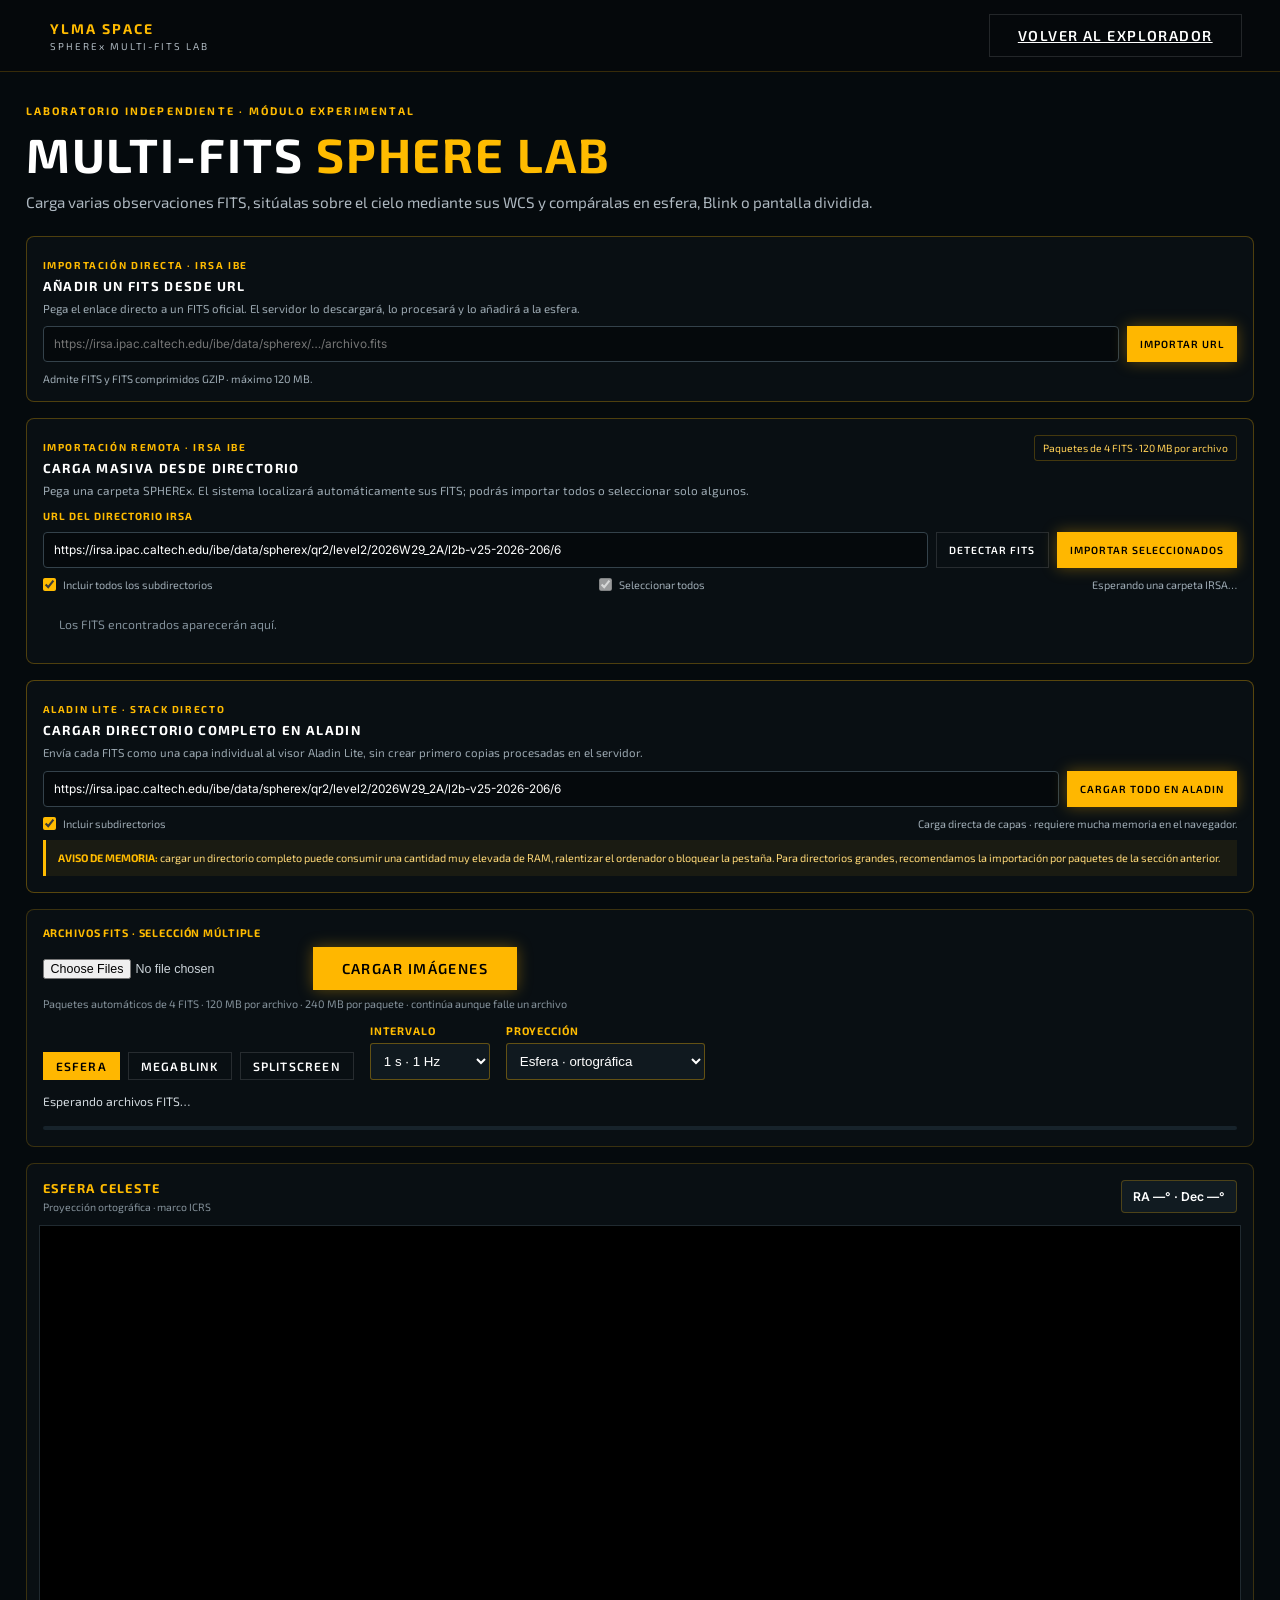
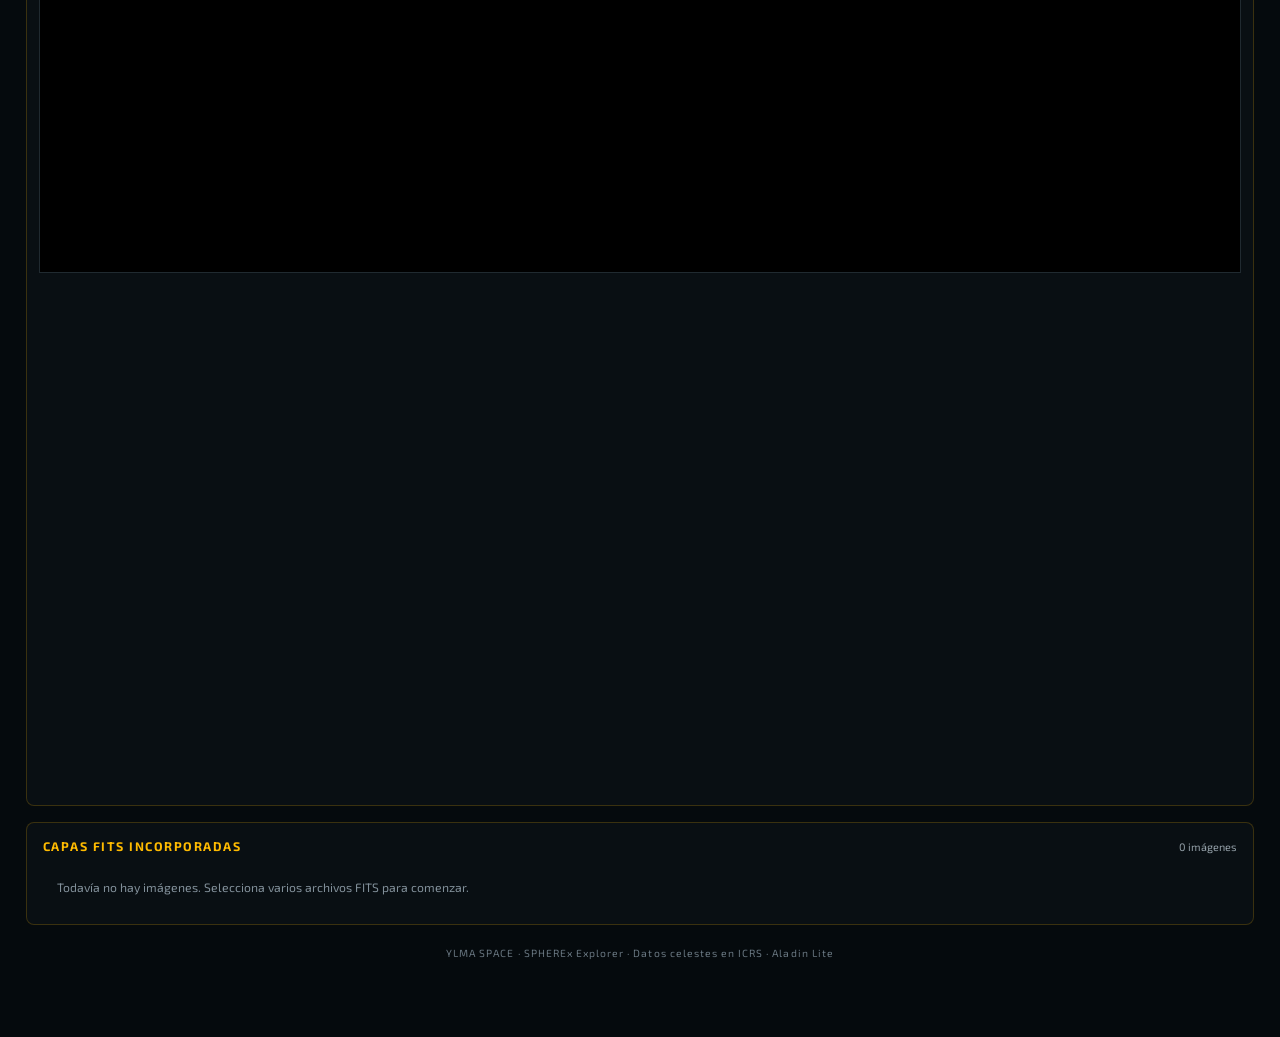
==== commit c8ffaafd: "Embed SPHEREx logo as Base64 on Multi-FITS home screen" ====
--- a/frontend/multifits.html
+++ b/frontend/multifits.html
@@ -11,12 +11,13 @@
     <link rel="preconnect" href="https://fonts.gstatic.com" crossorigin>
     <link href="https://fonts.googleapis.com/css2?family=Exo+2:wght@300;400;500;600;700&family=Inter:wght@300;400;500;600;700&display=swap" rel="stylesheet">
     <link rel="stylesheet" href="styles.css">
+    <style>:root{--spherex-logo:url("[data-uri]")}</style>
     <link rel="stylesheet" href="multifits.css">
 </head>
 <body class="multi-fits-page">
     <header class="multi-header">
         <a class="multi-brand" href="index.html">
-            <img src="https://raw.githubusercontent.com/ylmaspace/assets/main/Sphere%20X%20Explorer.png" alt="SPHEREx Explorer">
+            <span class="multi-brand-mark" role="img" aria-label="SPHEREx Explorer"></span>
             <span><strong>YLMA SPACE</strong><small>SPHEREx MULTI-FITS LAB</small></span>
         </a>
         <a href="index.html" class="ylma-btn outline">VOLVER AL EXPLORADOR</a>
@@ -24,6 +25,7 @@
 
     <main class="multi-shell">
         <section class="multi-intro">
+            <div class="multi-hero-logo" role="img" aria-label="SPHEREx Explorer"></div>
             <div class="multi-kicker">LABORATORIO INDEPENDIENTE · MÓDULO EXPERIMENTAL</div>
             <h1>MULTI-FITS <span>SPHERE LAB</span></h1>
             <p>Carga varias observaciones FITS, sitúalas sobre el cielo mediante sus WCS y compáralas en esfera, Blink o pantalla dividida.</p>
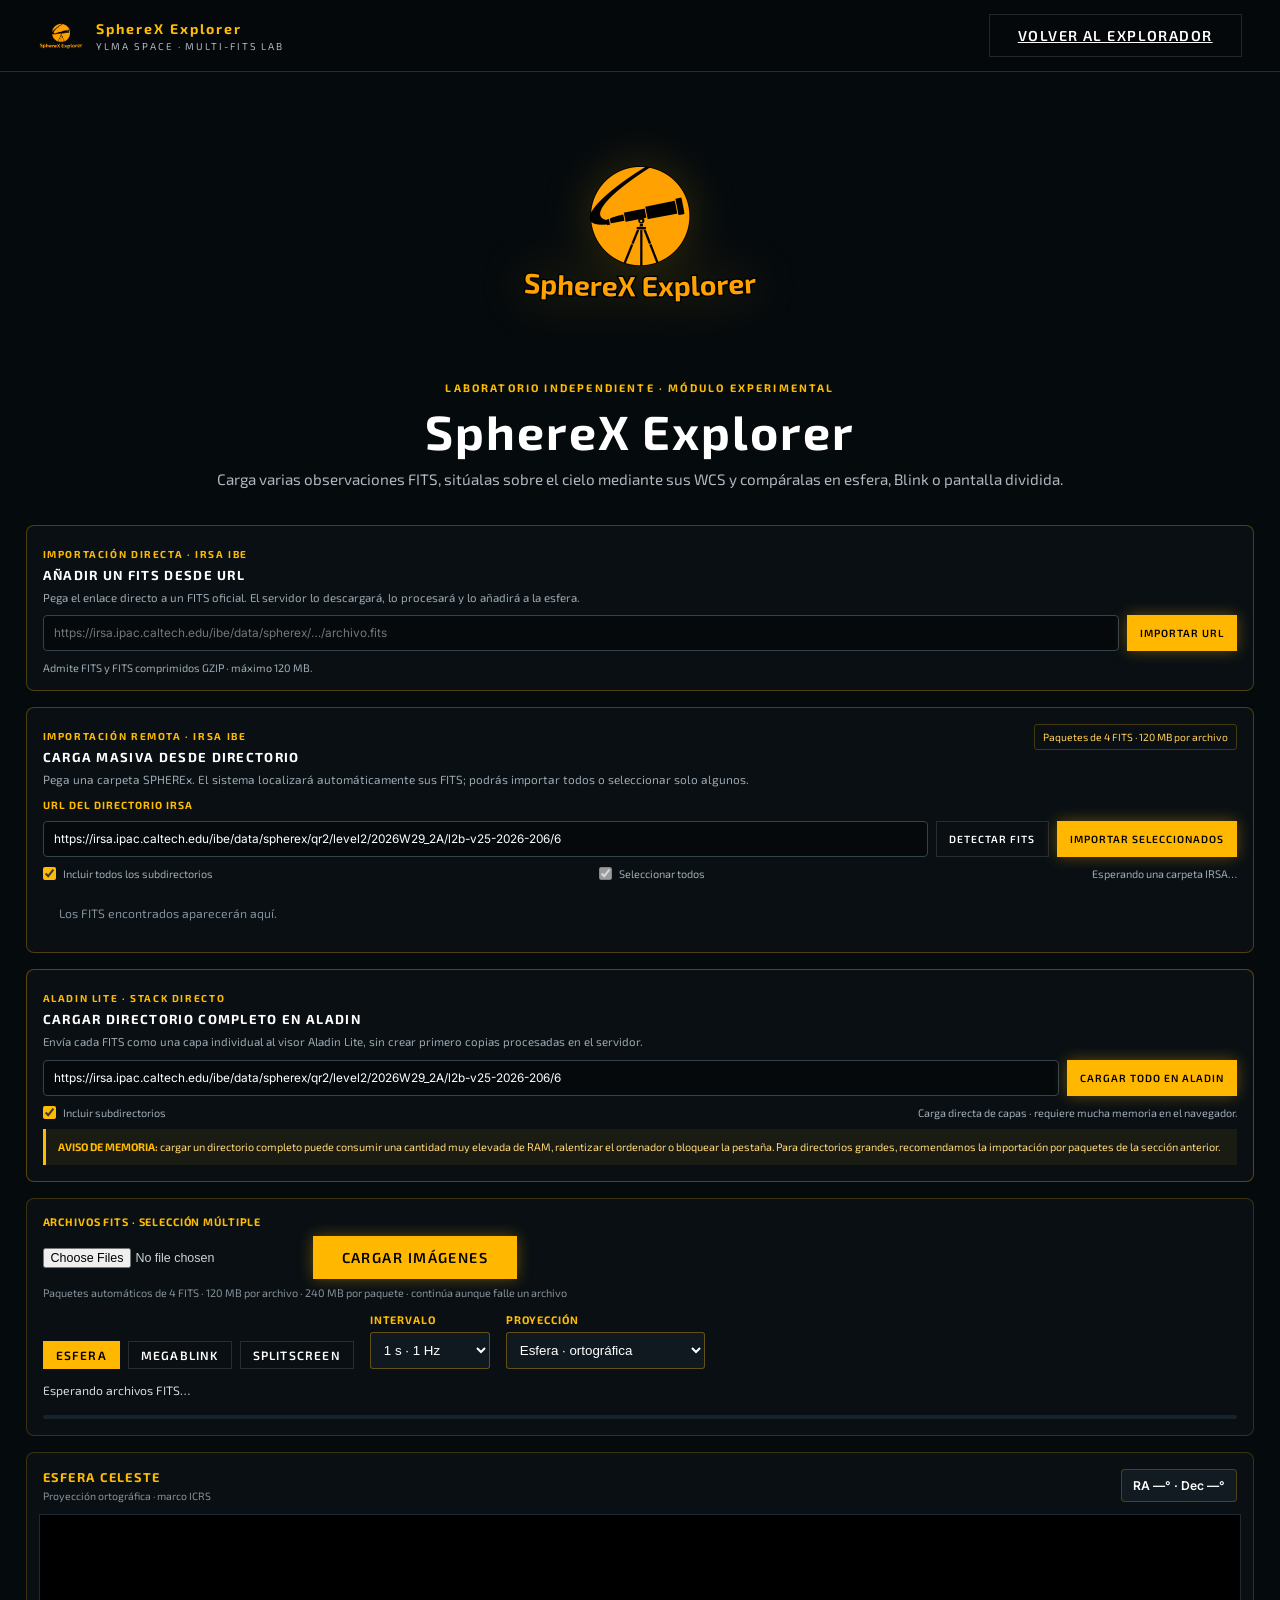
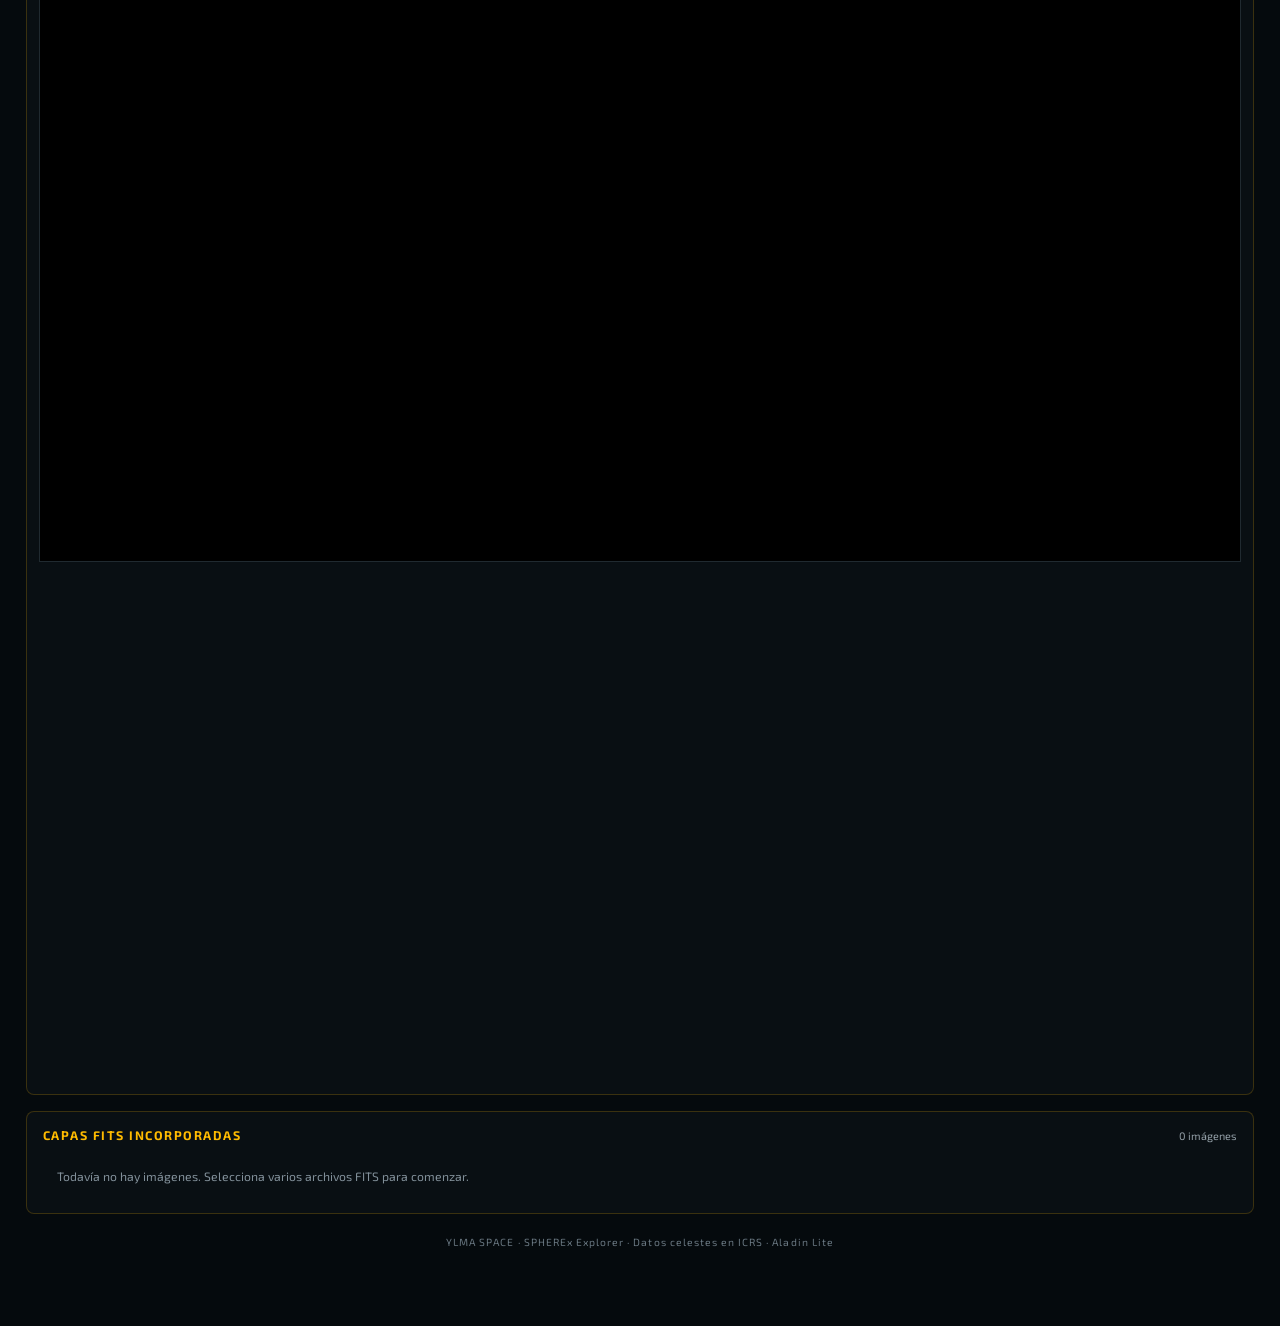
==== commit 681382ee: "Fix SphereX Explorer embedded logo and branding" ====
--- a/frontend/multifits.html
+++ b/frontend/multifits.html
@@ -4,30 +4,29 @@
     <meta charset="UTF-8">
     <meta name="viewport" content="width=device-width, initial-scale=1.0">
     <meta name="theme-color" content="#050a0d">
-    <title>Multi-FITS Sphere Lab | YLMA Space</title>
+    <title>SphereX Explorer | YLMA Space</title>
     <link rel="manifest" href="manifest.webmanifest">
     <link rel="icon" type="image/png" href="https://raw.githubusercontent.com/ylmaspace/assets/main/Sphere%20X%20Explorer.png">
     <link rel="preconnect" href="https://fonts.googleapis.com">
     <link rel="preconnect" href="https://fonts.gstatic.com" crossorigin>
     <link href="https://fonts.googleapis.com/css2?family=Exo+2:wght@300;400;500;600;700&family=Inter:wght@300;400;500;600;700&display=swap" rel="stylesheet">
     <link rel="stylesheet" href="styles.css">
-    <style>:root{--spherex-logo:url("[data-uri]")}</style>
     <link rel="stylesheet" href="multifits.css">
 </head>
 <body class="multi-fits-page">
     <header class="multi-header">
         <a class="multi-brand" href="index.html">
-            <span class="multi-brand-mark" role="img" aria-label="SPHEREx Explorer"></span>
-            <span><strong>YLMA SPACE</strong><small>SPHEREx MULTI-FITS LAB</small></span>
+            <img class="multi-brand-mark" src="[data-uri]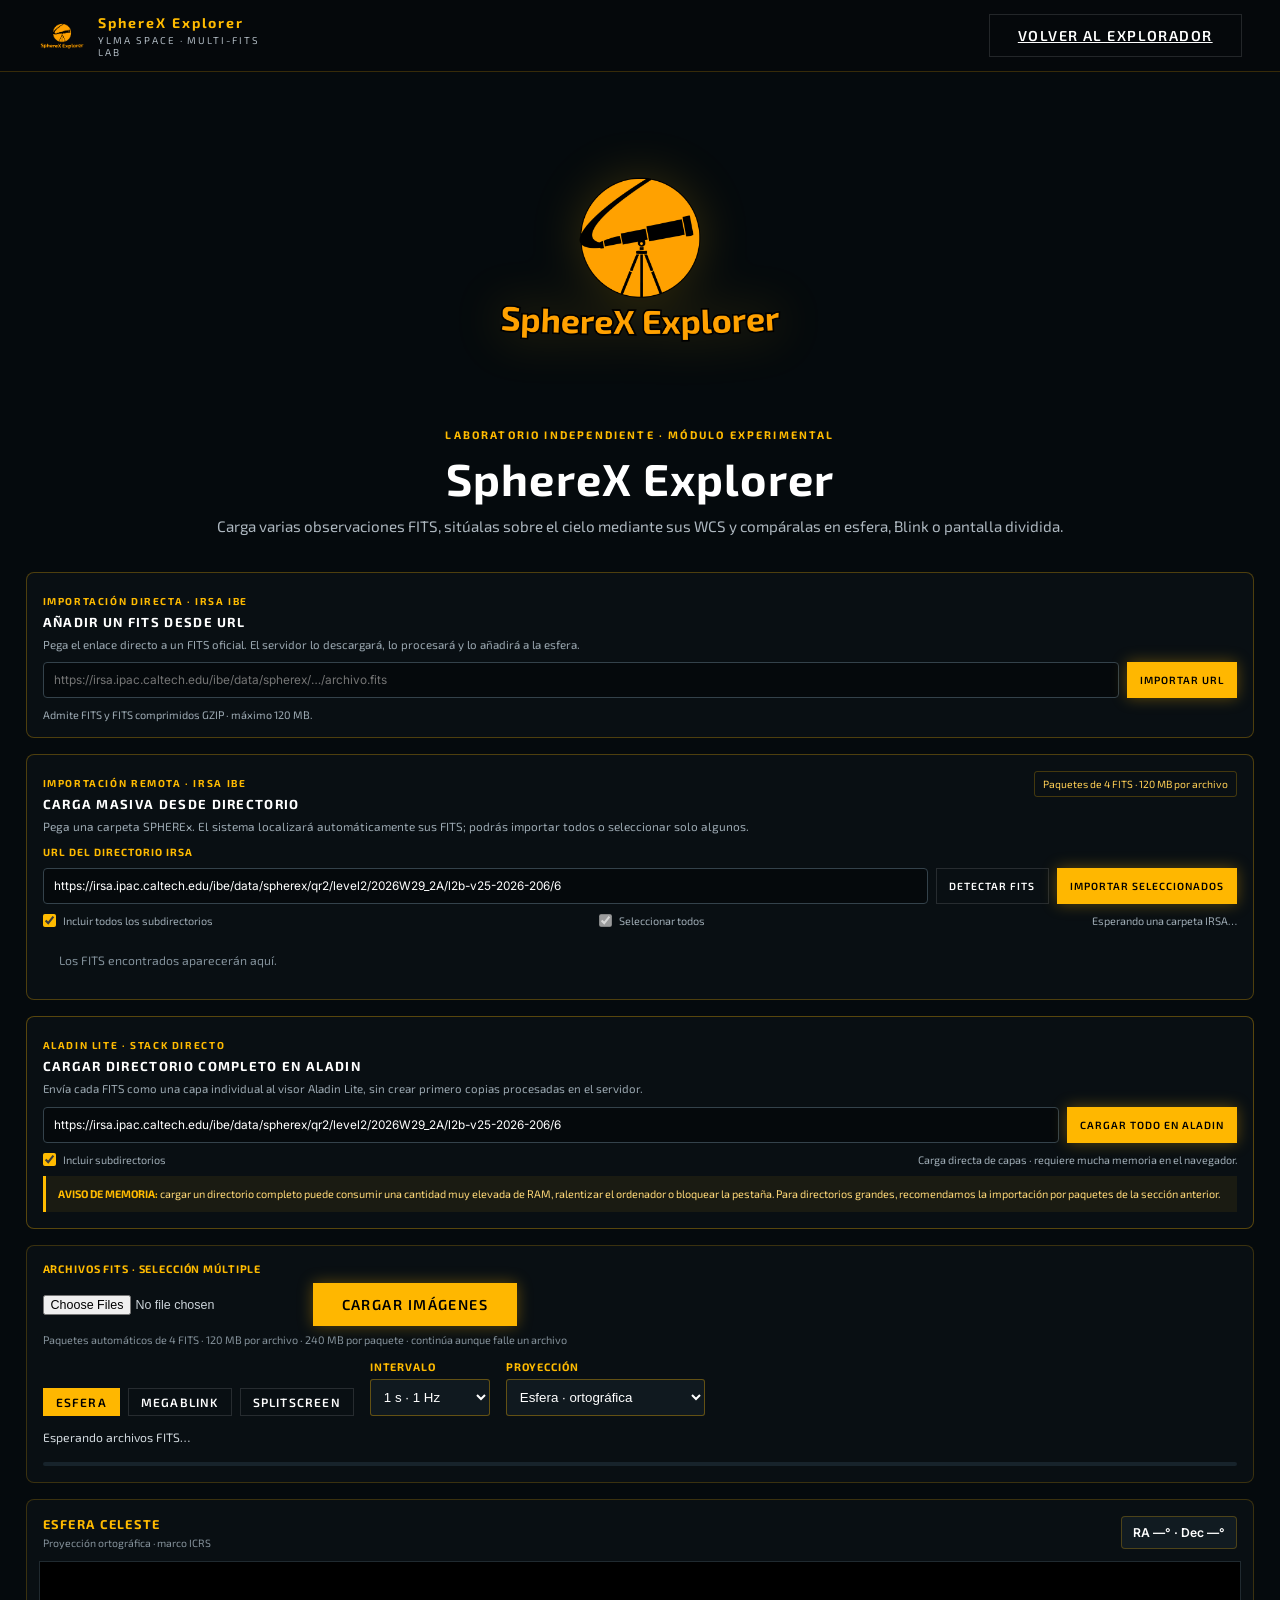
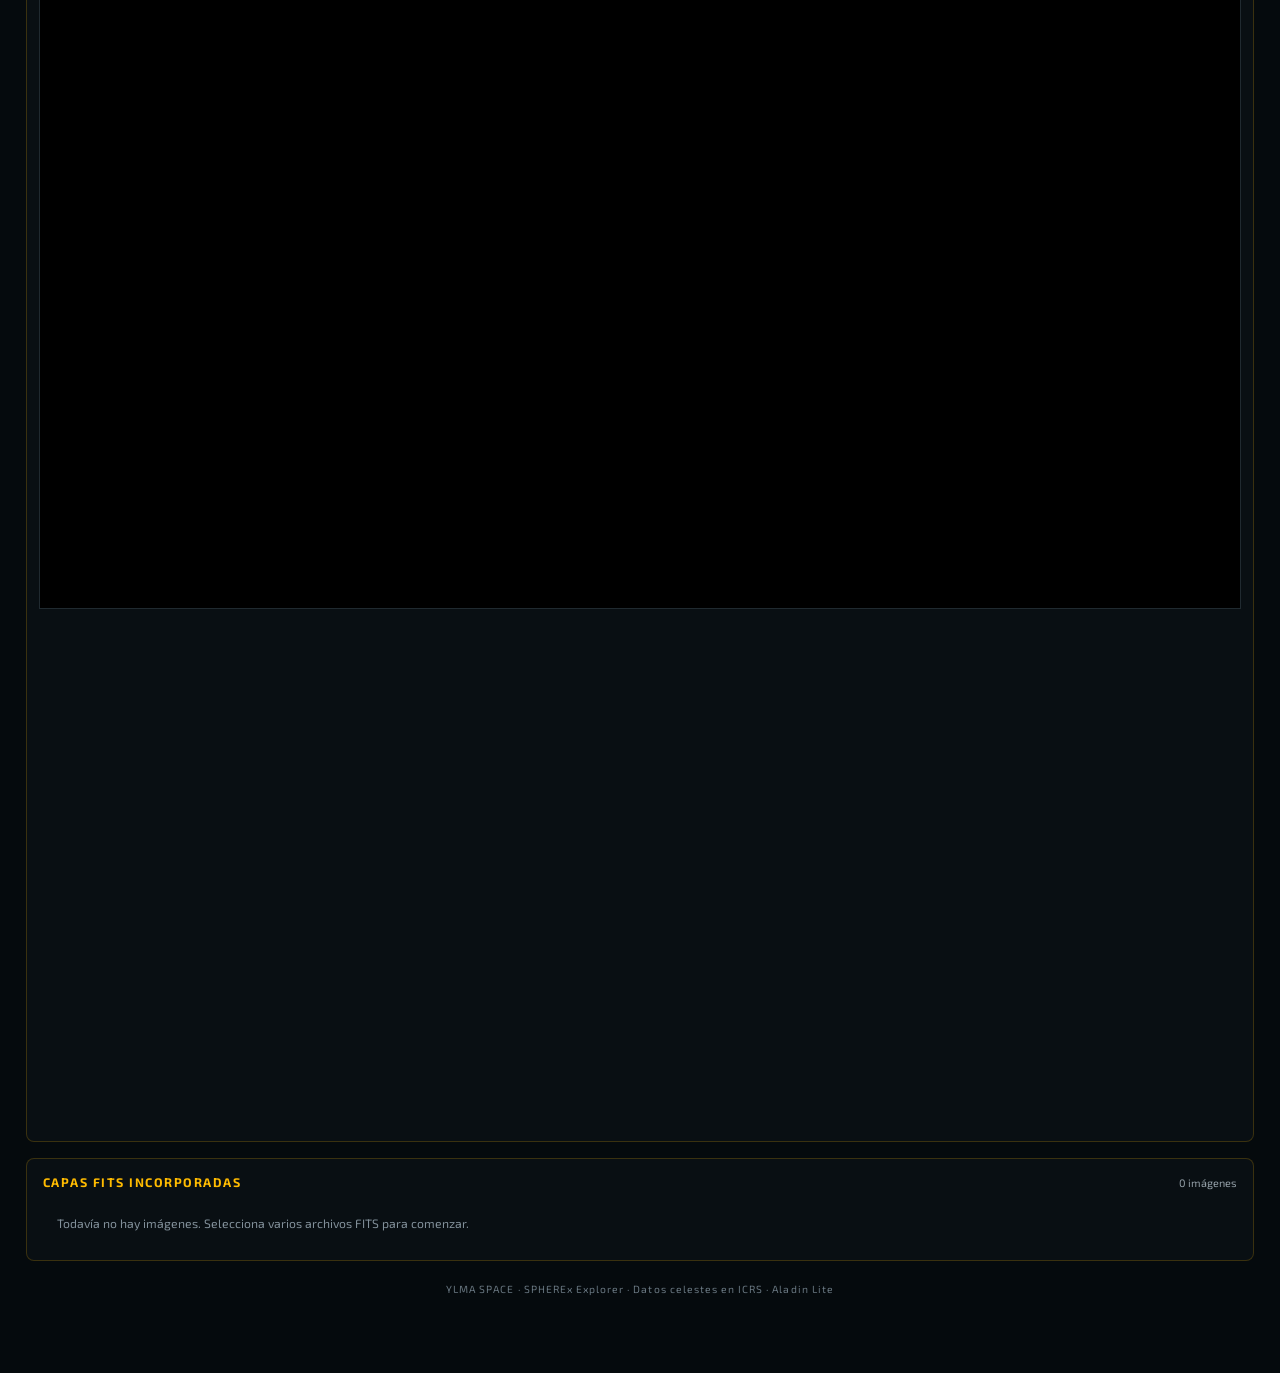
==== commit a127e4a6: "Load official Aladin Lite CSS and bilingual UI" ====
--- a/frontend/multifits.html
+++ b/frontend/multifits.html
@@ -11,6 +11,7 @@
     <link rel="preconnect" href="https://fonts.gstatic.com" crossorigin>
     <link href="https://fonts.googleapis.com/css2?family=Exo+2:wght@300;400;500;600;700&family=Inter:wght@300;400;500;600;700&display=swap" rel="stylesheet">
     <link rel="stylesheet" href="styles.css">
+    <link rel="stylesheet" href="https://aladin.cds.unistra.fr/AladinLite/api/v3/latest/aladin.min.css">
     <link rel="stylesheet" href="multifits.css">
 </head>
 <body class="multi-fits-page">
@@ -129,5 +130,6 @@
 
     <script src="https://aladin.cds.unistra.fr/AladinLite/api/v3/latest/aladin.js"></script>
     <script src="multifits.js"></script>
+    <script src="i18n.js"></script>
 </body>
 </html>
--- a/frontend/styles.css
+++ b/frontend/styles.css
@@ -859,3 +859,7 @@
 .visor-hud-coords{flex-wrap:wrap;max-width:calc(100% - 24px)}
 .fits-local-toolbar span{font-size:.66rem;font-variant-numeric:tabular-nums}
 @media(max-width:700px){.visor-hud-coords{right:12px;gap:6px;font-size:.62rem}.landing-cta-container{align-items:stretch}.landing-cta-container .ylma-btn{width:100%}}
+
+
+/* CDS Aladin fallback. The official Aladin logo and link remain untouched. */
+.aladin-error-panel{position:absolute;inset:18px;z-index:30;display:flex;flex-direction:column;align-items:center;justify-content:center;gap:12px;padding:24px;text-align:center;background:rgba(3,8,11,.94);border:1px solid rgba(255,187,0,.45);color:#fff;border-radius:8px}.aladin-error-panel p{max-width:620px;color:#c5cdd2;font-size:.85rem;overflow-wrap:anywhere}.aladin-error-panel strong{color:#ffbb00}
--- a/frontend/multifits.css
+++ b/frontend/multifits.css
@@ -89,9 +89,10 @@
 @media(max-width:760px){.multi-stack-import .multi-directory-controls{grid-template-columns:1fr}}
 
 
-/* Embedded SPHEREx identity: one Base64 asset reused in the header and hero. */
-.multi-brand-mark{display:block;flex:0 0 46px;width:46px;height:46px;background-image:var(--spherex-logo);background-size:contain;background-position:center;background-repeat:no-repeat}
-.multi-hero-logo{width:clamp(150px,20vw,250px);aspect-ratio:1/1;margin:0 auto 20px;background-image:var(--spherex-logo);background-size:contain;background-position:center;background-repeat:no-repeat;filter:drop-shadow(0 0 24px rgba(255,187,0,.18))}
+/* SphereX Explorer identity: render the embedded PNG as real image elements. */
+.multi-brand-mark{display:block;flex:0 0 48px;width:48px;height:48px;object-fit:contain}
+.multi-hero-logo{display:block;width:clamp(190px,24vw,300px);height:auto;max-height:300px;object-fit:contain;margin:0 auto 20px;filter:drop-shadow(0 0 24px rgba(255,187,0,.18))}
 .multi-intro{text-align:center;padding:4px 16px 12px}
+.multi-intro h1{font-size:clamp(1.8rem,4vw,2.8rem);letter-spacing:.025em;color:#fff;margin:10px 0}
 .multi-intro p{margin:0 auto}
-@media(max-width:720px){.multi-brand-mark{flex-basis:38px;width:38px;height:38px}.multi-hero-logo{width:clamp(138px,42vw,190px);margin-bottom:16px}.multi-intro{padding-inline:4px}}
+@media(max-width:720px){.multi-brand-mark{flex-basis:40px;width:40px;height:40px}.multi-hero-logo{width:clamp(160px,48vw,220px);max-height:220px;margin-bottom:16px}.multi-intro{padding-inline:4px}}
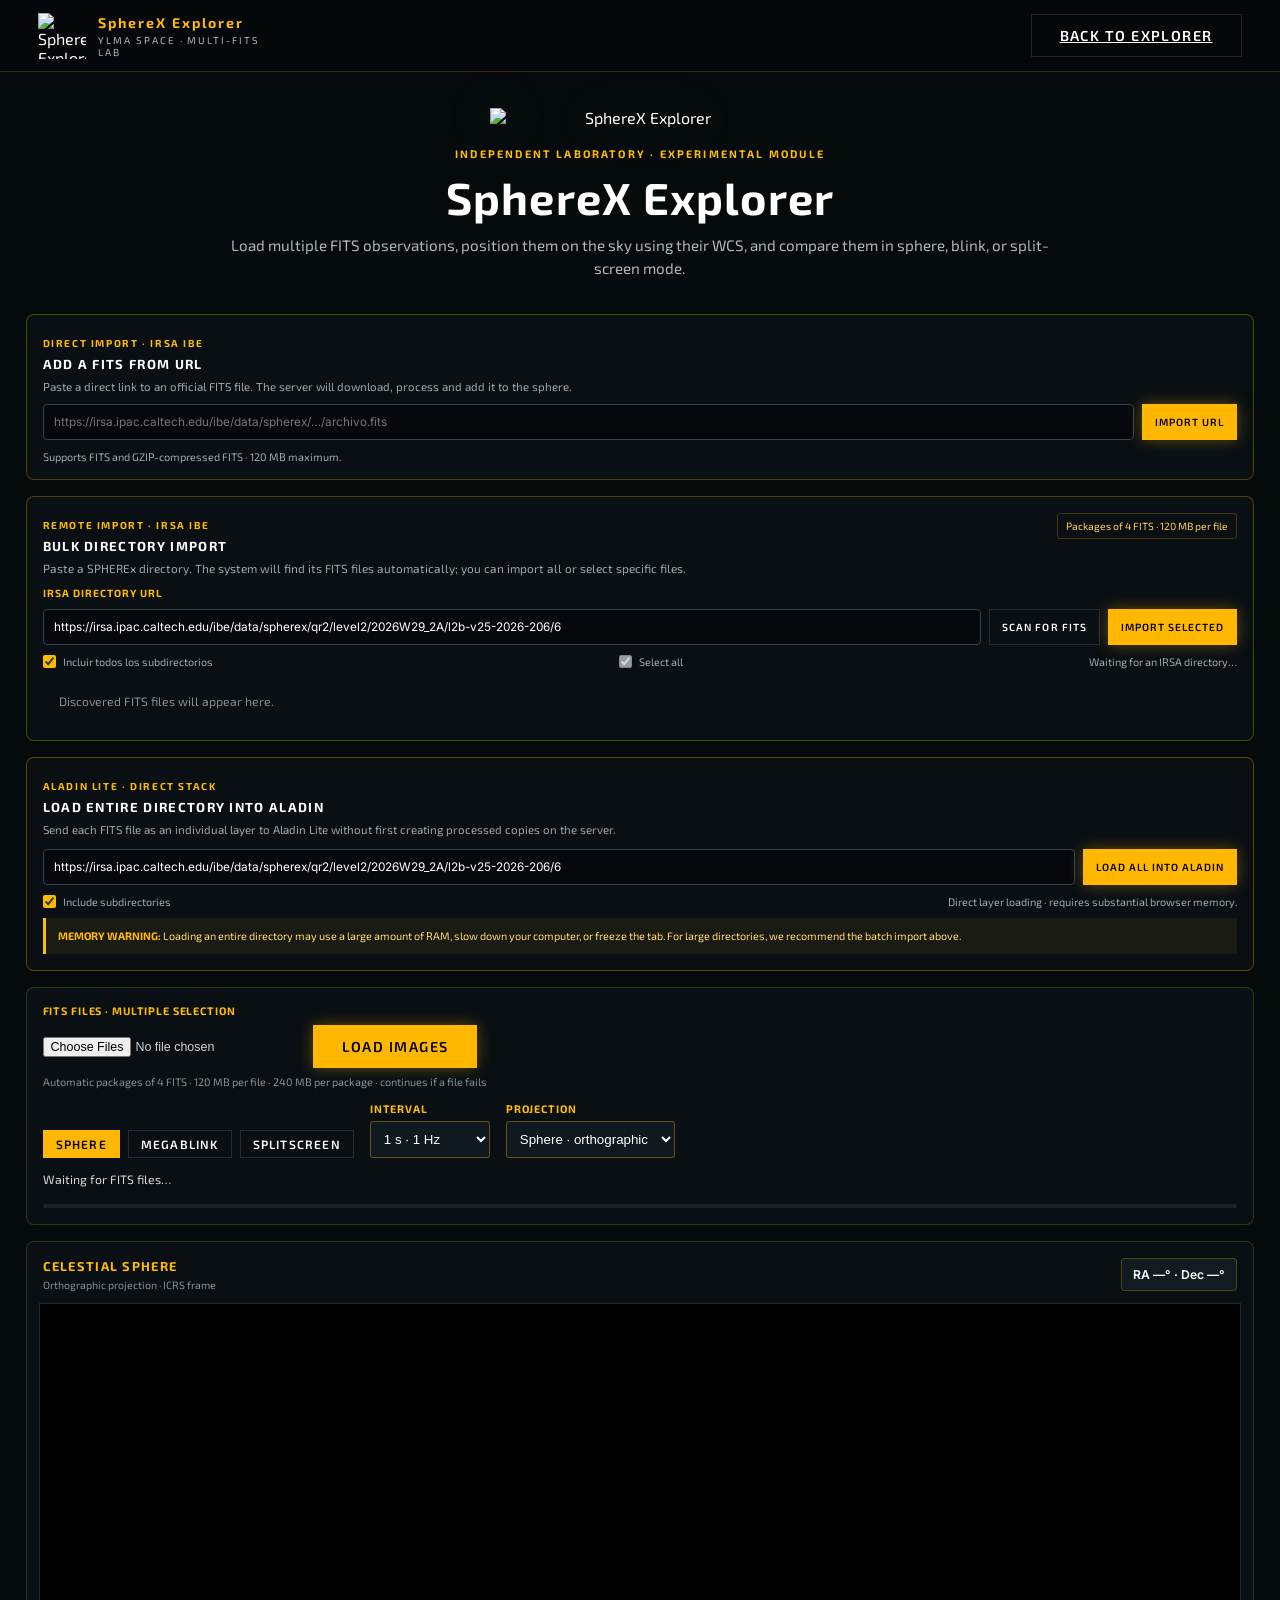
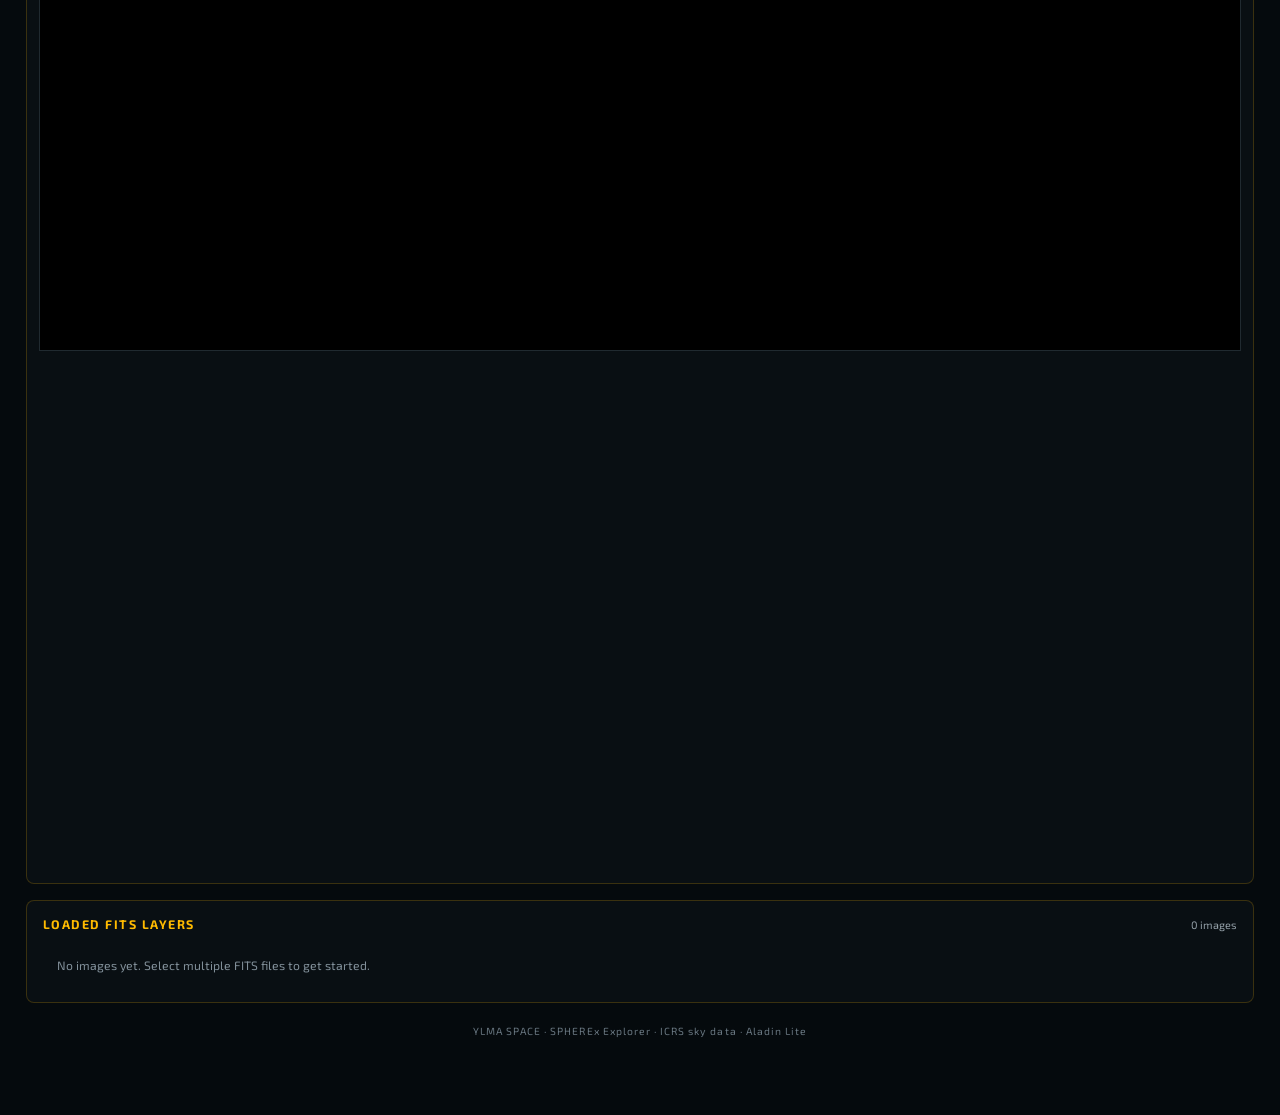
==== commit 9b9e356d: "Remove language switcher and embedded base64 logos; make UI English-only" ====
--- a/frontend/multifits.html
+++ b/frontend/multifits.html
@@ -1,5 +1,5 @@
 <!DOCTYPE html>
-<html lang="es">
+<html lang="en">
 <head>
     <meta charset="UTF-8">
     <meta name="viewport" content="width=device-width, initial-scale=1.0">
@@ -17,102 +17,102 @@
 <body class="multi-fits-page">
     <header class="multi-header">
         <a class="multi-brand" href="index.html">
-            <img class="multi-brand-mark" src="[data-uri]" alt="SphereX Explorer">
+            <img class="multi-brand-mark" src="https://raw.githubusercontent.com/ylmaspace/assets/main/Sphere%20X%20Explorer.png" alt="SphereX Explorer">
             <span><strong>SphereX Explorer</strong><small>YLMA SPACE · MULTI-FITS LAB</small></span>
         </a>
-        <a href="index.html" class="ylma-btn outline">VOLVER AL EXPLORADOR</a>
+        <a href="index.html" class="ylma-btn outline">BACK TO EXPLORER</a>
     </header>
 
     <main class="multi-shell">
         <section class="multi-intro">
-            <img class="multi-hero-logo" src="[data-uri]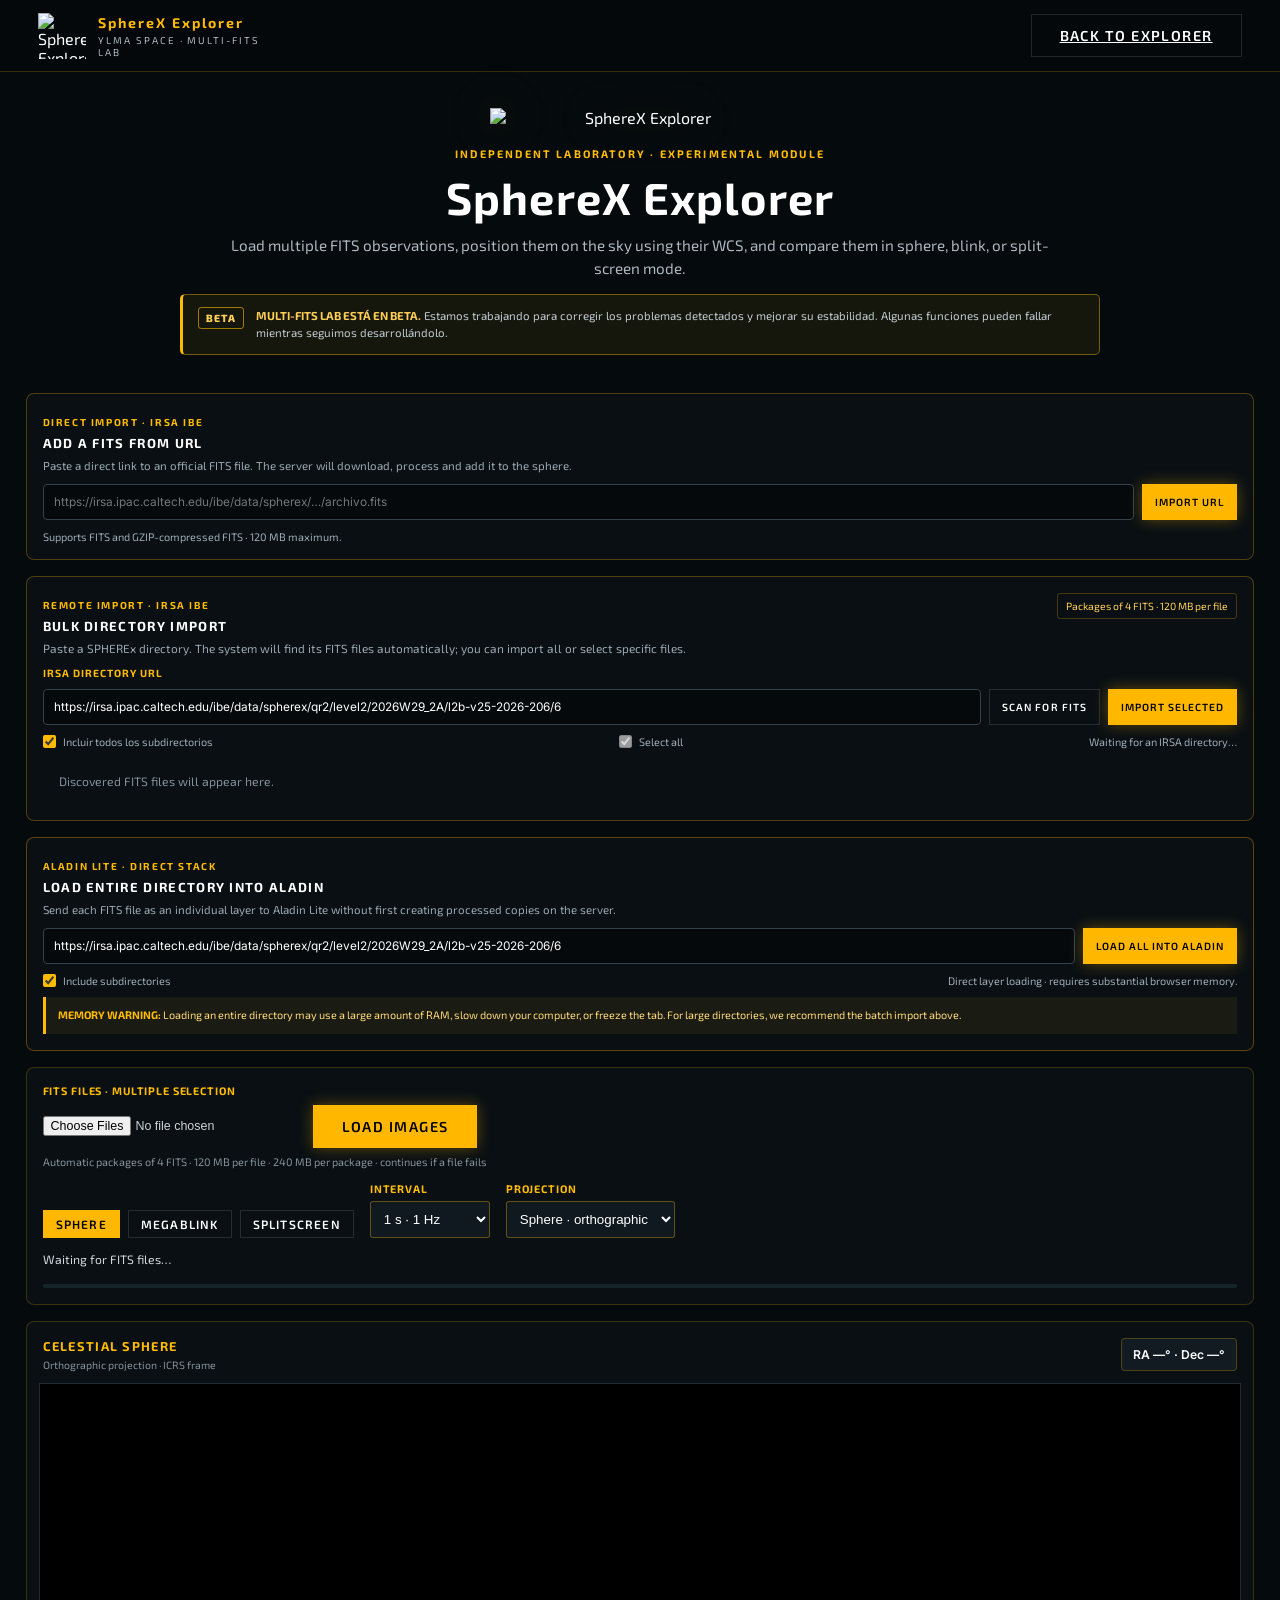
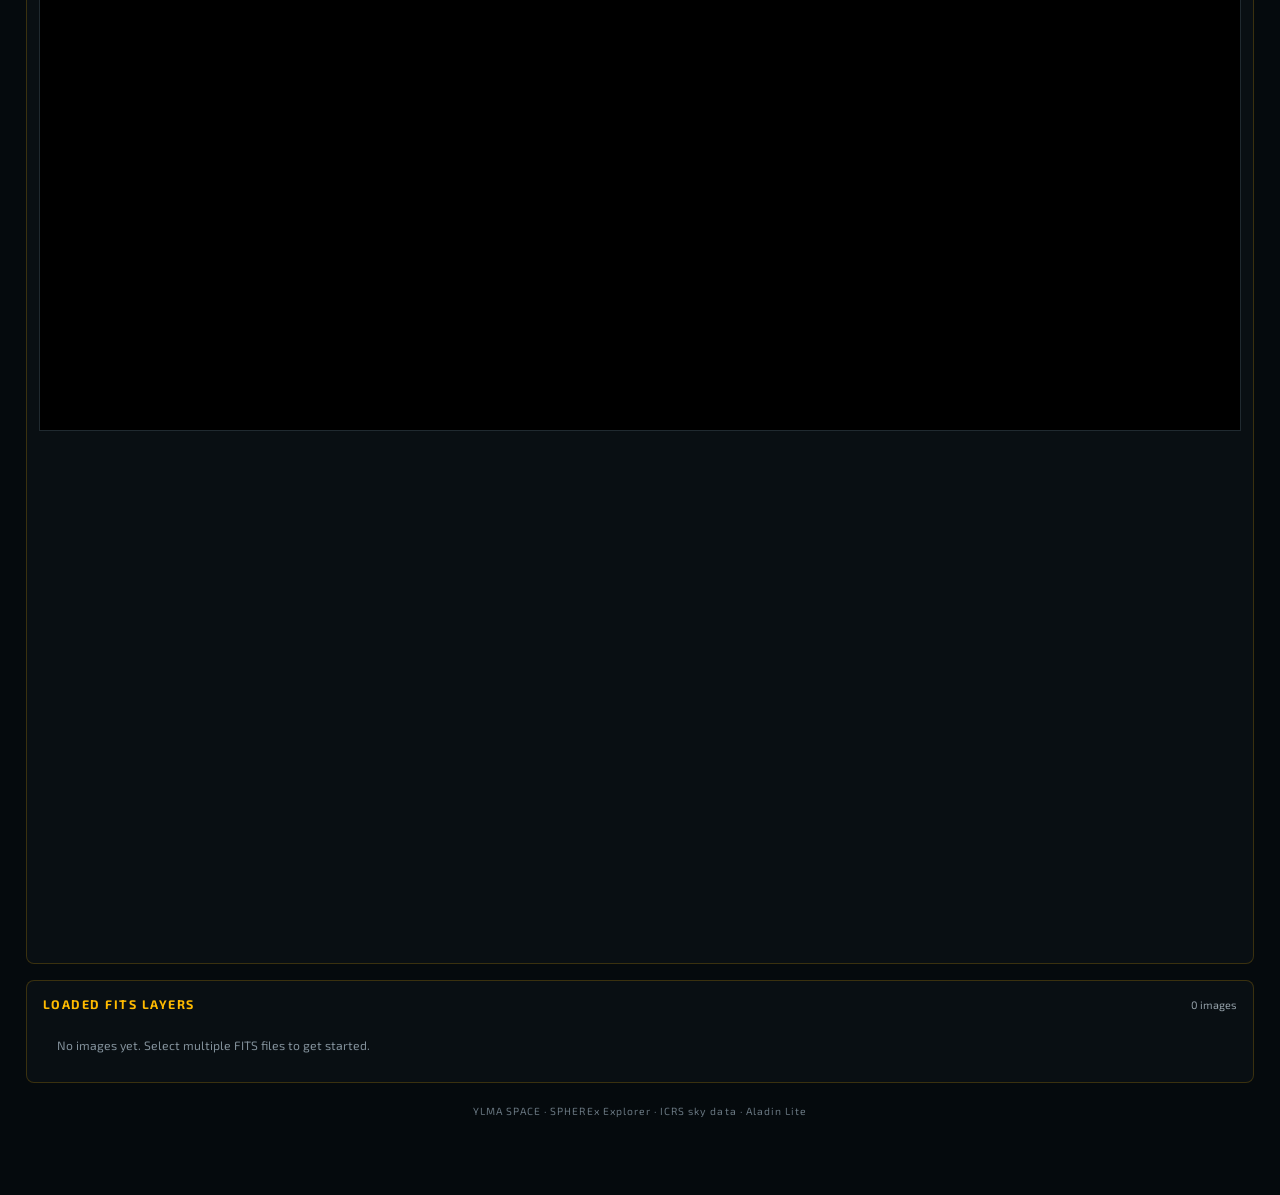
==== commit 089dab8c: "Disclose Multi-FITS Lab beta status and ongoing fixes" ====
--- a/frontend/multifits.html
+++ b/frontend/multifits.html
@@ -29,6 +29,10 @@
             <div class="multi-kicker">INDEPENDENT LABORATORY · EXPERIMENTAL MODULE</div>
             <h1>SphereX Explorer</h1>
             <p>Load multiple FITS observations, position them on the sky using their WCS, and compare them in sphere, blink, or split-screen mode.</p>
+            <div class="multi-beta-notice" role="note" aria-label="Multi-FITS Lab beta status">
+                <span class="multi-beta-tag">BETA</span>
+                <p><strong>MULTI-FITS LAB ESTÁ EN BETA.</strong> Estamos trabajando para corregir los problemas detectados y mejorar su estabilidad. Algunas funciones pueden fallar mientras seguimos desarrollándolo.</p>
+            </div>
         </section>
 
         <section class="multi-url-import" aria-labelledby="multi-url-title">
@@ -128,7 +132,6 @@
         <footer class="multi-footer">YLMA SPACE · SPHEREx Explorer · ICRS sky data · Aladin Lite</footer>
     </main>
 
-    <script src="https://aladin.cds.unistra.fr/AladinLite/api/v3/latest/aladin.js"></script>
     <script src="multifits.js"></script>
 </body>
 </html>
--- a/frontend/styles.css
+++ b/frontend/styles.css
@@ -276,15 +276,6 @@
     overflow: hidden;
 }
 
-#aladin-lite-div {
-    width: 100% !important;
-    height: 100% !important;
-    position: absolute !important;
-    top: 0 !important;
-    left: 0 !important;
-    z-index: 1;
-}
-
 /* --- ESTILOS VISTA DIVIDIDA (SPLIT VIEW) --- */
 #split-view-container {
     display: none;
@@ -584,10 +575,6 @@
 .modal-body {
     padding: 24px;
     overflow-y: auto;
-}
-
-.aladin-zoom-control {
-    bottom: 90px !important;
 }
 
 @media (max-width: 900px) {
@@ -861,5 +848,71 @@
 @media(max-width:700px){.visor-hud-coords{right:12px;gap:6px;font-size:.62rem}.landing-cta-container{align-items:stretch}.landing-cta-container .ylma-btn{width:100%}}
 
 
-/* CDS Aladin fallback. The official Aladin logo and link remain untouched. */
-.aladin-error-panel{position:absolute;inset:18px;z-index:30;display:flex;flex-direction:column;align-items:center;justify-content:center;gap:12px;padding:24px;text-align:center;background:rgba(3,8,11,.94);border:1px solid rgba(255,187,0,.45);color:#fff;border-radius:8px}.aladin-error-panel p{max-width:620px;color:#c5cdd2;font-size:.85rem;overflow-wrap:anywhere}.aladin-error-panel strong{color:#ffbb00}
+/* Local FITS comparison panes */
+.split-local-container {
+    position: absolute;
+    inset: 0;
+    z-index: 12;
+    display: grid;
+    grid-template-columns: 1fr 1fr;
+    gap: 3px;
+    background: #000;
+    padding: 34px 8px 52px;
+}
+.split-local-pane {
+    min-width: 0;
+    min-height: 0;
+    position: relative;
+    display: flex;
+    align-items: center;
+    justify-content: center;
+    overflow: hidden;
+    background: #050505;
+    border: 1px solid rgba(255,183,0,.28);
+}
+.split-local-pane img {
+    display: block;
+    max-width: 100%;
+    max-height: 100%;
+    width: 100%;
+    height: 100%;
+    object-fit: contain;
+}
+.split-local-pane > span {
+    position: absolute;
+    left: 10px;
+    bottom: 10px;
+    padding: 5px 8px;
+    color: var(--ylma-gold);
+    background: rgba(0,0,0,.8);
+    font-size: .72rem;
+    font-weight: 700;
+    letter-spacing: .08em;
+}
+.split-compare-upload {
+    position: absolute;
+    top: 6px;
+    right: 8px;
+    z-index: 3;
+    padding: 7px 10px;
+    font-size: .68rem;
+}
+
+
+/* Honest server-processing state for FITS uploads (upload transfer and FITS decoding are separate stages). */
+#fits-progress-overlay.is-processing .fits-progress-track {
+    position: relative;
+    background: #242424;
+}
+#fits-progress-overlay.is-processing .fits-progress-track > div {
+    width: 36% !important;
+    background: linear-gradient(90deg, rgba(255,187,0,.25), #ffbb00, rgba(255,187,0,.25));
+    animation: fits-server-processing 1.35s ease-in-out infinite;
+}
+@keyframes fits-server-processing {
+    0% { transform: translateX(-115%); }
+    100% { transform: translateX(300%); }
+}
+#fits-progress-overlay.is-processing .fits-progress-card strong {
+    letter-spacing: .12em;
+}
--- a/frontend/multifits.css
+++ b/frontend/multifits.css
@@ -96,3 +96,40 @@
 .multi-intro h1{font-size:clamp(1.8rem,4vw,2.8rem);letter-spacing:.025em;color:#fff;margin:10px 0}
 .multi-intro p{margin:0 auto}
 @media(max-width:720px){.multi-brand-mark{flex-basis:40px;width:40px;height:40px}.multi-hero-logo{width:clamp(160px,48vw,220px);max-height:220px;margin-bottom:16px}.multi-intro{padding-inline:4px}}
+
+
+/* Clear beta disclosure for the experimental Multi-FITS Lab module. */
+.multi-beta-notice {
+    display: flex;
+    align-items: flex-start;
+    gap: 12px;
+    max-width: 920px;
+    margin: 14px auto 4px;
+    padding: 12px 15px;
+    border: 1px solid rgba(255,187,0,.42);
+    border-left: 3px solid #ffbb00;
+    border-radius: 5px;
+    background: rgba(255,187,0,.065);
+    text-align: left;
+}
+.multi-beta-tag {
+    flex: 0 0 auto;
+    padding: 4px 7px;
+    border: 1px solid rgba(255,187,0,.6);
+    border-radius: 3px;
+    color: #ffcf55;
+    font-size: .65rem;
+    font-weight: 800;
+    letter-spacing: .12em;
+}
+.multi-beta-notice p {
+    margin: 0;
+    color: #c0cbd2;
+    font-size: .72rem;
+    line-height: 1.55;
+}
+.multi-beta-notice strong { color: #ffcf55; }
+@media(max-width:560px) {
+    .multi-beta-notice { gap: 8px; padding: 10px; }
+    .multi-beta-notice p { font-size: .67rem; }
+}
